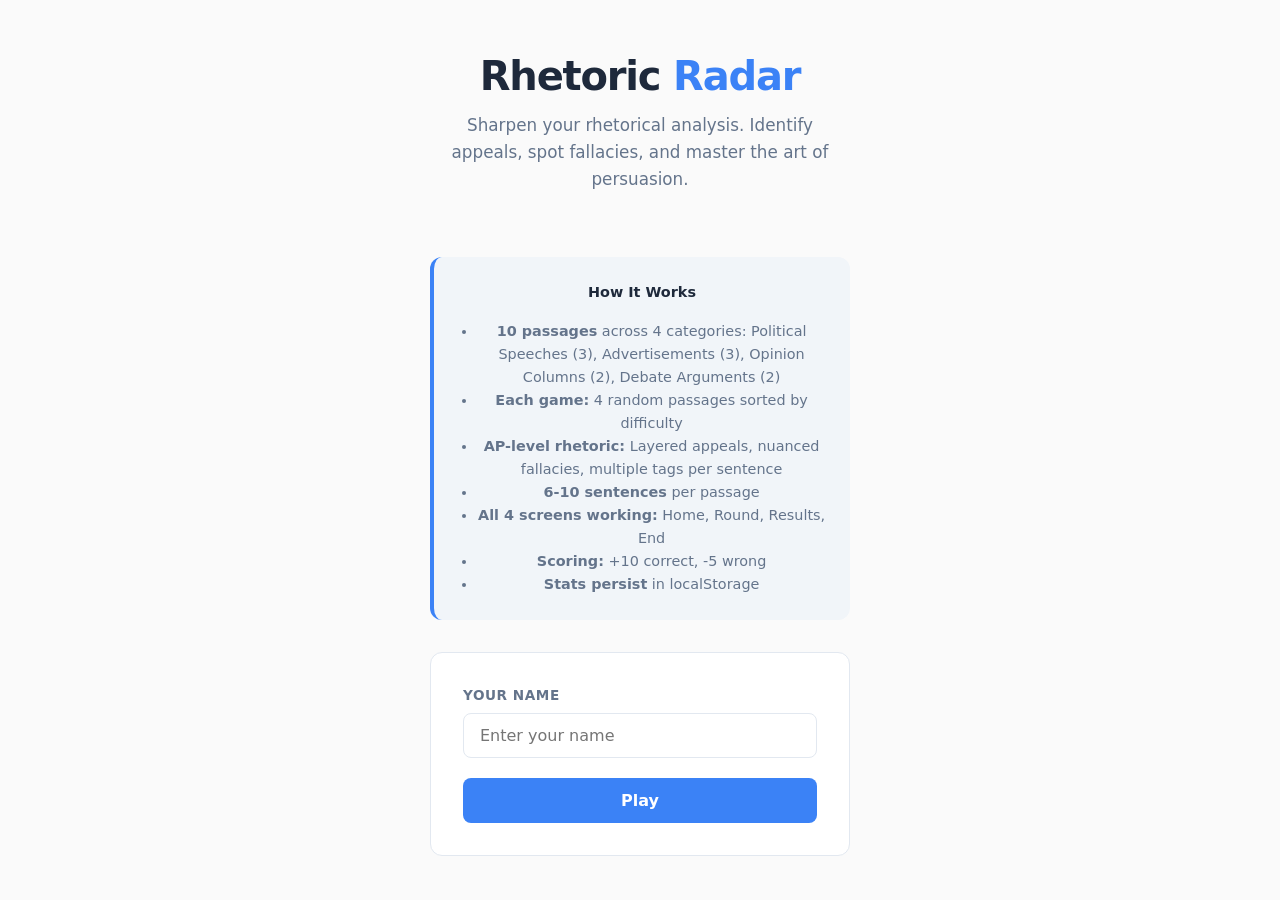
==== RhetoricRadar.html @ ca8a368e "Update RhetoricRadar.html" ====
<!DOCTYPE html>
<html lang="en">
<head>
<meta charset="UTF-8">
<meta name="viewport" content="width=device-width, initial-scale=1.0">
<title>Rhetoric Radar</title>
<style>
*, *::before, *::after { box-sizing: border-box; margin: 0; padding: 0; }

:root {
  --ethos: #3B82F6;
  --pathos: #F59E0B;
  --logos: #10B981;
  --fallacy: #EF4444;
  --bg: #FAFAFA;
  --surface: #FFFFFF;
  --text: #1E293B;
  --text-secondary: #64748B;
  --border: #E2E8F0;
  --radius: 12px;
}

body {
  font-family: -apple-system, BlinkMacSystemFont, 'Segoe UI', system-ui, sans-serif;
  background: var(--bg);
  color: var(--text);
  line-height: 1.6;
  min-height: 100vh;
}

.screen { display: none; min-height: 100vh; }
.screen.active { display: flex; flex-direction: column; }

/* ── HOME ── */
#home {
  align-items: center;
  justify-content: center;
  padding: 2rem;
  text-align: center;
}

.logo {
  font-size: 2.5rem;
  font-weight: 800;
  letter-spacing: -0.03em;
  margin-bottom: 0.25rem;
}

.logo-accent { color: var(--ethos); }

.subtitle {
  color: var(--text-secondary);
  font-size: 1.05rem;
  margin-bottom: 2.5rem;
  max-width: 400px;
}

.home-card {
  background: var(--surface);
  border: 1px solid var(--border);
  border-radius: var(--radius);
  padding: 2rem;
  width: 100%;
  max-width: 420px;
}

.input-group { margin-bottom: 1.25rem; text-align: left; }

.input-group label {
  display: block;
  font-size: 0.85rem;
  font-weight: 600;
  color: var(--text-secondary);
  margin-bottom: 0.4rem;
  text-transform: uppercase;
  letter-spacing: 0.04em;
}

.input-group input {
  width: 100%;
  padding: 0.75rem 1rem;
  border: 1.5px solid var(--border);
  border-radius: 8px;
  font-size: 1rem;
  font-family: inherit;
  transition: border-color 0.2s;
}

.input-group input:focus {
  outline: none;
  border-color: var(--ethos);
}

.btn {
  display: inline-flex;
  align-items: center;
  justify-content: center;
  gap: 0.5rem;
  padding: 0.8rem 2rem;
  border: none;
  border-radius: 8px;
  font-size: 1rem;
  font-weight: 600;
  font-family: inherit;
  cursor: pointer;
  transition: transform 0.1s, opacity 0.2s;
}

.btn:active { transform: scale(0.97); }

.btn-primary {
  background: var(--ethos);
  color: #fff;
  width: 100%;
}

.btn-primary:hover { opacity: 0.9; }

.btn-secondary {
  background: var(--border);
  color: var(--text);
}

.btn-secondary:hover { background: #CBD5E1; }

.stats-preview {
  margin-top: 1.5rem;
  padding-top: 1.25rem;
  border-top: 1px solid var(--border);
  text-align: left;
}

.stats-preview h3 {
  font-size: 0.8rem;
  text-transform: uppercase;
  letter-spacing: 0.05em;
  color: var(--text-secondary);
  margin-bottom: 0.75rem;
}

.stat-row {
  display: flex;
  justify-content: space-between;
  padding: 0.35rem 0;
  font-size: 0.95rem;
}

.stat-label { color: var(--text-secondary); }
.stat-value { font-weight: 600; }

.appeal-bars { margin-top: 1rem; }

.appeal-bar-row {
  display: flex;
  align-items: center;
  gap: 0.75rem;
  margin-bottom: 0.5rem;
  font-size: 0.85rem;
}

.appeal-bar-label {
  width: 60px;
  font-weight: 600;
  text-align: right;
}

.appeal-bar-track {
  flex: 1;
  height: 8px;
  background: var(--border);
  border-radius: 4px;
  overflow: hidden;
}

.appeal-bar-fill {
  height: 100%;
  border-radius: 4px;
  transition: width 0.5s ease;
}

.appeal-bar-pct {
  width: 36px;
  font-size: 0.8rem;
  color: var(--text-secondary);
}

/* ── ROUND ── */
#round {
  padding: 0;
}

.round-header {
  position: sticky;
  top: 0;
  z-index: 10;
  background: var(--surface);
  border-bottom: 1px solid var(--border);
  padding: 1rem 1.5rem;
  display: flex;
  align-items: center;
  justify-content: space-between;
}

.round-info {
  display: flex;
  align-items: center;
  gap: 1rem;
}

.round-badge {
  background: var(--ethos);
  color: #fff;
  font-size: 0.8rem;
  font-weight: 700;
  padding: 0.3rem 0.75rem;
  border-radius: 20px;
}

.round-title {
  font-size: 0.95rem;
  font-weight: 600;
}

.round-score {
  font-size: 0.9rem;
  color: var(--text-secondary);
  font-weight: 600;
}

.passage-container {
  max-width: 720px;
  margin: 0 auto;
  padding: 2rem 1.5rem 8rem;
}

.passage-meta {
  margin-bottom: 1.5rem;
}

.passage-source {
  font-size: 0.85rem;
  color: var(--text-secondary);
  font-style: italic;
  margin-bottom: 0.5rem;
}

.passage-instructions {
  font-size: 0.85rem;
  color: var(--text-secondary);
  background: #F1F5F9;
  padding: 0.75rem 1rem;
  border-radius: 8px;
  line-height: 1.5;
}

.passage-text {
  font-size: 1.1rem;
  line-height: 1.85;
  color: var(--text);
}

.sentence {
  cursor: pointer;
  padding: 2px 1px;
  border-radius: 3px;
  transition: background 0.15s;
  position: relative;
  border-bottom: 3px solid transparent;
}

.sentence:hover {
  background: #F1F5F9;
}

.sentence.tagged {
  background: rgba(59, 130, 246, 0.04);
}

.tag-indicators {
  display: inline-flex;
  gap: 2px;
  margin-left: 3px;
  vertical-align: middle;
}

.tag-dot {
  display: inline-block;
  width: 8px;
  height: 8px;
  border-radius: 50%;
}

/* Tag picker popup */
.tag-picker {
  position: fixed;
  z-index: 100;
  background: var(--surface);
  border: 1px solid var(--border);
  border-radius: var(--radius);
  box-shadow: 0 8px 30px rgba(0,0,0,0.12);
  padding: 0.5rem;
  display: none;
}

.tag-picker.visible { display: block; }

.tag-picker-title {
  font-size: 0.75rem;
  text-transform: uppercase;
  letter-spacing: 0.05em;
  color: var(--text-secondary);
  padding: 0.4rem 0.75rem 0.25rem;
  font-weight: 600;
}

.tag-option {
  display: flex;
  align-items: center;
  gap: 0.6rem;
  padding: 0.6rem 0.75rem;
  border: none;
  background: none;
  width: 100%;
  cursor: pointer;
  border-radius: 6px;
  font-size: 0.92rem;
  font-family: inherit;
  color: var(--text);
  transition: background 0.1s;
}

.tag-option:hover { background: #F1F5F9; }

.tag-option.selected { font-weight: 700; }

.tag-color {
  width: 12px;
  height: 12px;
  border-radius: 3px;
}

.tag-check {
  margin-left: auto;
  font-size: 0.85rem;
}

.submit-bar {
  position: fixed;
  bottom: 0;
  left: 0;
  right: 0;
  background: var(--surface);
  border-top: 1px solid var(--border);
  padding: 1rem 1.5rem;
  display: flex;
  align-items: center;
  justify-content: center;
  gap: 1rem;
  z-index: 10;
}

.tag-summary {
  display: flex;
  gap: 0.75rem;
  font-size: 0.85rem;
  color: var(--text-secondary);
}

.tag-count-chip {
  display: flex;
  align-items: center;
  gap: 0.3rem;
}

.tag-count-dot {
  width: 8px;
  height: 8px;
  border-radius: 50%;
  display: inline-block;
}

.btn-submit {
  background: var(--ethos);
  color: #fff;
  padding: 0.7rem 2rem;
}

/* ── RESULTS ── */
#results {
  padding: 0;
}

.results-header {
  background: var(--surface);
  border-bottom: 1px solid var(--border);
  padding: 1.5rem;
  text-align: center;
}

.results-score {
  font-size: 2rem;
  font-weight: 800;
}

.results-breakdown {
  display: flex;
  justify-content: center;
  gap: 1.5rem;
  margin-top: 0.5rem;
  font-size: 0.9rem;
}

.rb-correct { color: var(--logos); font-weight: 600; }
.rb-wrong { color: var(--fallacy); font-weight: 600; }
.rb-missed { color: var(--text-secondary); font-weight: 600; }

.results-passage {
  max-width: 720px;
  margin: 0 auto;
  padding: 2rem 1.5rem 6rem;
}

.result-sentence {
  padding: 2px 1px;
  border-radius: 3px;
  position: relative;
}

.result-tags {
  display: inline;
  margin-left: 4px;
}

.result-tag {
  display: inline-block;
  font-size: 0.7rem;
  font-weight: 700;
  padding: 1px 6px;
  border-radius: 4px;
  margin: 0 1px;
  vertical-align: middle;
}

.result-tag.correct {
  background: rgba(16, 185, 129, 0.15);
  color: #047857;
}

.result-tag.wrong {
  background: rgba(239, 68, 68, 0.15);
  color: #B91C1C;
  text-decoration: line-through;
}

.result-tag.missed {
  background: rgba(100, 116, 139, 0.12);
  color: #475569;
  border: 1px dashed #94A3B8;
}

.results-footer {
  position: fixed;
  bottom: 0;
  left: 0;
  right: 0;
  background: var(--surface);
  border-top: 1px solid var(--border);
  padding: 1rem 1.5rem;
  display: flex;
  justify-content: center;
}

.btn-next {
  background: var(--ethos);
  color: #fff;
  padding: 0.7rem 2.5rem;
}

/* ── END ── */
#end {
  align-items: center;
  justify-content: center;
  padding: 2rem;
  text-align: center;
}

.end-card {
  background: var(--surface);
  border: 1px solid var(--border);
  border-radius: var(--radius);
  padding: 2.5rem 2rem;
  max-width: 480px;
  width: 100%;
}

.end-title {
  font-size: 1.8rem;
  font-weight: 800;
  margin-bottom: 0.25rem;
}

.end-subtitle {
  color: var(--text-secondary);
  margin-bottom: 2rem;
}

.end-stats {
  display: grid;
  grid-template-columns: 1fr 1fr;
  gap: 1rem;
  margin-bottom: 2rem;
}

.end-stat {
  background: #F8FAFC;
  border-radius: 8px;
  padding: 1rem;
}

.end-stat-value {
  font-size: 1.6rem;
  font-weight: 800;
}

.end-stat-label {
  font-size: 0.8rem;
  color: var(--text-secondary);
  text-transform: uppercase;
  letter-spacing: 0.03em;
}

.end-appeal-breakdown {
  text-align: left;
  margin-bottom: 2rem;
}

.end-appeal-breakdown h3 {
  font-size: 0.8rem;
  text-transform: uppercase;
  letter-spacing: 0.05em;
  color: var(--text-secondary);
  margin-bottom: 1rem;
}

.end-appeal-row {
  display: flex;
  align-items: center;
  gap: 0.75rem;
  margin-bottom: 0.6rem;
}

.end-appeal-label {
  width: 70px;
  font-weight: 600;
  font-size: 0.9rem;
}

.end-appeal-bar {
  flex: 1;
  height: 10px;
  background: var(--border);
  border-radius: 5px;
  overflow: hidden;
}

.end-appeal-fill {
  height: 100%;
  border-radius: 5px;
}

.end-appeal-pct {
  width: 40px;
  font-size: 0.85rem;
  font-weight: 600;
  text-align: right;
}

.end-insight {
  background: #F1F5F9;
  border-radius: 8px;
  padding: 1rem;
  font-size: 0.92rem;
  margin-bottom: 1.5rem;
  text-align: left;
  line-height: 1.5;
}

.end-insight strong { color: var(--ethos); }

.end-highscore {
  color: var(--logos);
  font-weight: 700;
  font-size: 0.95rem;
  margin-bottom: 1.5rem;
}

.btn-replay {
  background: var(--ethos);
  color: #fff;
  padding: 0.8rem 2.5rem;
}

/* ── LEGEND ── */
.legend {
  display: flex;
  gap: 1rem;
  flex-wrap: wrap;
  margin-top: 1rem;
  font-size: 0.82rem;
}

.legend-item {
  display: flex;
  align-items: center;
  gap: 0.35rem;
}

.legend-dot {
  width: 10px;
  height: 10px;
  border-radius: 3px;
}

/* ── MOBILE ── */
@media (max-width: 600px) {
  .passage-text { font-size: 1rem; line-height: 1.75; }
  .passage-container { padding: 1.25rem 1rem 7rem; }
  .round-header { padding: 0.75rem 1rem; }
  .tag-summary { display: none; }
  .logo { font-size: 2rem; }
  .end-stats { grid-template-columns: 1fr 1fr; gap: 0.75rem; }
  .end-stat-value { font-size: 1.3rem; }
}
</style>
</head>
<body>

<!-- HOME SCREEN -->
<div id="home" class="screen active">
  <div class="logo">Rhetoric <span class="logo-accent">Radar</span></div>
  <p class="subtitle">Sharpen your rhetorical analysis. Identify appeals, spot fallacies, and master the art of persuasion.</p>
  <div class="instructions-section" style="max-width: 420px; margin: 1.5rem auto 2rem; background: #F1F5F9; padding: 1.5rem; border-radius: 12px; border-left: 4px solid var(--ethos);">
  <h3 style="font-size: 0.9rem; font-weight: 700; color: var(--text); margin-bottom: 1rem;">How It Works</h3>
  <ul style="font-size: 0.9rem; color: var(--text-secondary); line-height: 1.6; margin-left: 1.2rem;">
    <li><strong>10 passages</strong> across 4 categories: Political Speeches (3), Advertisements (3), Opinion Columns (2), Debate Arguments (2)</li>
    <li><strong>Each game:</strong> 4 random passages sorted by difficulty</li>
    <li><strong>AP-level rhetoric:</strong> Layered appeals, nuanced fallacies, multiple tags per sentence</li>
    <li><strong>6-10 sentences</strong> per passage</li>
    <li><strong>All 4 screens working:</strong> Home, Round, Results, End</li>
    <li><strong>Scoring:</strong> +10 correct, -5 wrong</li>
    <li><strong>Stats persist</strong> in localStorage</li>
  </ul>
</div>
  <div class="home-card">
    <div class="input-group">
      <label for="nameInput">Your Name</label>
      <input type="text" id="nameInput" placeholder="Enter your name" autocomplete="off">
    </div>
    <button class="btn btn-primary" onclick="startGame()">Play</button>
    <div id="statsPreview" class="stats-preview" style="display:none">
      <h3>Your Stats</h3>
      <div class="stat-row">
        <span class="stat-label">High Score</span>
        <span class="stat-value" id="homeHighScore">0</span>
      </div>
      <div class="stat-row">
        <span class="stat-label">Games Played</span>
        <span class="stat-value" id="homeGamesPlayed">0</span>
      </div>
      <div class="appeal-bars" id="homeAppealBars"></div>
    </div>
  </div>
</div>

<!-- ROUND SCREEN -->
<div id="round" class="screen">
  <div class="round-header">
    <div class="round-info">
      <span class="round-badge" id="roundBadge">Round 1</span>
      <span class="round-title" id="roundTitle"></span>
    </div>
    <span class="round-score" id="roundScore">Score: 0</span>
  </div>
  <div class="passage-container">
    <div class="passage-meta">
      <div class="passage-source" id="passageSource"></div>
      <div class="passage-instructions">Click any sentence to tag it as <strong>Ethos</strong>, <strong>Pathos</strong>, <strong>Logos</strong>, or <strong>Logical Fallacy</strong>. A sentence can have multiple tags. Tag every sentence you think contains a rhetorical device, then submit.</div>
    </div>
    <div class="passage-text" id="passageText"></div>
    <div class="legend">
      <span class="legend-item"><span class="legend-dot" style="background:var(--ethos)"></span> Ethos</span>
      <span class="legend-item"><span class="legend-dot" style="background:var(--pathos)"></span> Pathos</span>
      <span class="legend-item"><span class="legend-dot" style="background:var(--logos)"></span> Logos</span>
      <span class="legend-item"><span class="legend-dot" style="background:var(--fallacy)"></span> Fallacy</span>
    </div>
  </div>
  <div class="submit-bar">
    <div class="tag-summary" id="tagSummary"></div>
    <button class="btn btn-submit" onclick="submitRound()">Submit Analysis</button>
  </div>
  <div class="tag-picker" id="tagPicker">
    <div class="tag-picker-title">Tag this sentence</div>
    <button class="tag-option" data-tag="ethos" onclick="toggleTag('ethos')">
      <span class="tag-color" style="background:var(--ethos)"></span> Ethos
      <span class="tag-check"></span>
    </button>
    <button class="tag-option" data-tag="pathos" onclick="toggleTag('pathos')">
      <span class="tag-color" style="background:var(--pathos)"></span> Pathos
      <span class="tag-check"></span>
    </button>
    <button class="tag-option" data-tag="logos" onclick="toggleTag('logos')">
      <span class="tag-color" style="background:var(--logos)"></span> Logos
      <span class="tag-check"></span>
    </button>
    <button class="tag-option" data-tag="fallacy" onclick="toggleTag('fallacy')">
      <span class="tag-color" style="background:var(--fallacy)"></span> Logical Fallacy
      <span class="tag-check"></span>
    </button>
  </div>
</div>

<!-- RESULTS SCREEN -->
<div id="results" class="screen">
  <div class="results-header">
    <div class="results-score" id="resultsScore">+0 pts</div>
    <div class="results-breakdown" id="resultsBreakdown"></div>
  </div>
  <div class="results-passage">
    <div class="passage-source" id="resultsSource" style="margin-bottom:1rem"></div>
    <div class="passage-text" id="resultsText"></div>
    <div class="legend" style="margin-bottom:1rem">
      <span class="legend-item"><span class="legend-dot" style="background:var(--logos)"></span> Correct</span>
      <span class="legend-item"><span class="legend-dot" style="background:var(--fallacy)"></span> Wrong</span>
      <span class="legend-item"><span class="legend-dot" style="background:#94A3B8"></span> Missed</span>
    </div>
  </div>
  <div class="results-footer">
    <button class="btn btn-next" id="nextRoundBtn" onclick="nextRound()">Next Round</button>
  </div>
</div>

<!-- END SCREEN -->
<div id="end" class="screen">
  <div class="end-card">
    <div class="end-title">Analysis Complete</div>
    <div class="end-subtitle" id="endSubtitle"></div>
    <div class="end-stats">
      <div class="end-stat">
        <div class="end-stat-value" id="endTotalScore">0</div>
        <div class="end-stat-label">Total Score</div>
      </div>
      <div class="end-stat">
        <div class="end-stat-value" id="endAccuracy">0%</div>
        <div class="end-stat-label">Accuracy</div>
      </div>
      <div class="end-stat">
        <div class="end-stat-value" id="endCorrect">0</div>
        <div class="end-stat-label">Correct Tags</div>
      </div>
      <div class="end-stat">
        <div class="end-stat-value" id="endRounds">4</div>
        <div class="end-stat-label">Rounds</div>
      </div>
    </div>
    <div class="end-appeal-breakdown" id="endAppealBreakdown">
      <h3>Accuracy by Appeal Type</h3>
    </div>
    <div class="end-insight" id="endInsight"></div>
    <div class="end-highscore" id="endHighScore" style="display:none">New High Score!</div>
    <button class="btn btn-replay" onclick="replayGame()">Play Again</button>
  </div>
</div>

<script>
// ── PASSAGE DATA ──
const PASSAGES = [
  // ── POLITICAL SPEECHES ──
  {
    id: "speech1",
    title: "Campaign Rally Address",
    source: "Excerpt from a gubernatorial campaign speech, 2024",
    difficulty: 1,
    category: "speech",
    sentences: [
      { text: "As a veteran of twenty years in public service and a former prosecutor who put corrupt officials behind bars, I understand the weight of the office I'm seeking.", tags: ["ethos"] },
      { text: "Every night, families in this state sit around kitchen tables wondering whether they can afford groceries next week — mothers skipping meals so their children can eat.", tags: ["pathos"] },
      { text: "State spending on education has dropped 14 percent in real dollars over the past decade, while administrative overhead has increased by 23 percent.", tags: ["logos"] },
      { text: "My opponent claims to care about schools, but she sends her own children to a private academy — how can she possibly understand public education?", tags: ["fallacy"] },
      { text: "When I served as district attorney, we recovered $4.2 million in misused public funds and redirected every cent to underfunded school districts.", tags: ["ethos", "logos"] },
      { text: "I've walked through classrooms where children share textbooks that are older than they are, and I've looked into the eyes of teachers who buy supplies with their own paychecks.", tags: ["pathos", "ethos"] },
      { text: "If we don't act now, within five years we will have an entire generation unprepared for the modern workforce, and our economy will collapse under the weight of an unskilled labor pool.", tags: ["logos", "fallacy"] },
      { text: "The choice is simple: invest in our future or abandon it.", tags: ["fallacy"] },
      { text: "Together, we rebuilt this district from the ground up once before, and I give you my word — we will do it again.", tags: ["ethos", "pathos"] }
    ]
  },
  {
    id: "speech2",
    title: "Congressional Floor Remarks on Healthcare",
    source: "Adapted from congressional remarks on healthcare policy, 2025",
    difficulty: 2,
    category: "speech",
    sentences: [
      { text: "I rise today not as a partisan but as a physician who spent seventeen years in emergency medicine, treating patients who delayed care because they couldn't afford it.", tags: ["ethos", "pathos"] },
      { text: "Last year alone, 68,000 Americans died from conditions that are fully treatable when caught early — a mortality rate three times higher than in comparable nations.", tags: ["logos"] },
      { text: "I held the hand of a woman named Maria as she learned that her treatable cancer had become terminal because she had rationed her diagnostic visits to save money.", tags: ["pathos"] },
      { text: "Those who oppose this bill want you to believe that expanding coverage means sacrificing quality, but the data from every industrialized nation contradicts that claim.", tags: ["fallacy", "logos"] },
      { text: "The nonpartisan Congressional Budget Office projects that this legislation would reduce emergency room spending by $12 billion annually while extending coverage to 8 million uninsured adults.", tags: ["logos"] },
      { text: "As someone who has sworn a Hippocratic oath, I cannot in good conscience stand by while a fixable system continues to fail the people who trust us to protect them.", tags: ["ethos", "pathos"] },
      { text: "Every major medical association in this country — the AMA, the ANA, the AHA — has endorsed this framework because the evidence is overwhelming.", tags: ["ethos", "logos"] },
      { text: "If we reject this bill, we are telling Maria and millions like her that their lives are simply not worth the investment.", tags: ["pathos", "fallacy"] }
    ]
  },
  // ── ADVERTISEMENTS / MARKETING ──
  {
    id: "ad1",
    title: "Electric Vehicle Launch Campaign",
    source: "Marketing copy for Volta Motors EV launch, 2025",
    difficulty: 1,
    category: "advertisement",
    sentences: [
      { text: "Engineered by the team that designed propulsion systems for NASA's Mars missions, the Volta Aeon represents a new chapter in automotive engineering.", tags: ["ethos"] },
      { text: "Imagine pulling into your driveway after a long day, the cabin silent except for the sound of your favorite song, knowing you haven't burned a single drop of fuel.", tags: ["pathos"] },
      { text: "With a 487-mile range on a single charge and 0-to-60 acceleration in 2.8 seconds, the Aeon outperforms every gasoline sedan in its class by measurable margins.", tags: ["logos"] },
      { text: "Every other automaker is playing catch-up — choosing any competitor is choosing yesterday's technology.", tags: ["fallacy"] },
      { text: "Over 120,000 families have already pre-ordered, joining a movement that's bigger than any single car company.", tags: ["ethos", "pathos"] },
      { text: "Independent testing by Consumer Reports awarded the Aeon a 97 out of 100, the highest score ever given to a production vehicle.", tags: ["logos", "ethos"] },
      { text: "You wouldn't feed your children processed food from 1990 — so why would you trust their lungs to an engine designed in the same era?", tags: ["pathos", "fallacy"] },
      { text: "The average Aeon owner saves $3,200 per year on fuel and maintenance costs compared to a equivalent gasoline vehicle, based on EPA estimates and manufacturer service records.", tags: ["logos"] }
    ]
  },
  {
    id: "ad2",
    title: "Mental Health App Campaign",
    source: "Brand campaign for Stillpoint wellness app, 2025",
    difficulty: 2,
    category: "advertisement",
    sentences: [
      { text: "Developed in partnership with clinical psychologists from Johns Hopkins and Stanford, Stillpoint brings evidence-based therapy techniques to your phone.", tags: ["ethos"] },
      { text: "You know that hollow feeling at 2 a.m. when the world is asleep but your mind refuses to stop — the racing thoughts, the tightness in your chest, the loneliness of it.", tags: ["pathos"] },
      { text: "In a randomized controlled trial of 4,300 participants, users who completed Stillpoint's 8-week program reported a 41 percent reduction in generalized anxiety symptoms.", tags: ["logos"] },
      { text: "People who don't invest in their mental health now will inevitably face a complete breakdown later — it's only a matter of time.", tags: ["fallacy", "pathos"] },
      { text: "Traditional therapy costs an average of $150 per session; Stillpoint delivers comparable guided interventions for less than $1 per day.", tags: ["logos"] },
      { text: "Over three million people have already taken the first step — their courage is proof that asking for help is not weakness but wisdom.", tags: ["pathos", "ethos"] },
      { text: "Dr. Amara Chen, former president of the American Psychological Association, calls Stillpoint 'the most significant democratization of mental healthcare in a generation.'", tags: ["ethos"] },
      { text: "Every minute you wait is another minute spent suffering unnecessarily — download Stillpoint today and feel the difference by tonight.", tags: ["pathos", "fallacy"] }
    ]
  },
  // ── OPINION COLUMNS ──
  {
    id: "opinion1",
    title: "Op-Ed: The Case Against Social Media in Schools",
    source: "Opinion column, The Atlantic, 2025",
    difficulty: 2,
    category: "opinion",
    sentences: [
      { text: "As a high school principal for fifteen years and the parent of three teenagers, I've watched social media transform adolescence from the front lines.", tags: ["ethos"] },
      { text: "Teen depression rates have risen 63 percent since 2010, a trajectory that precisely mirrors the adoption curve of smartphone-based social platforms.", tags: ["logos"] },
      { text: "I've sat across from a fourteen-year-old girl who carved words from anonymous posts into her own skin because she believed every syllable, and that conversation will haunt me for the rest of my life.", tags: ["pathos"] },
      { text: "Critics will argue that technology is neutral, but a tool specifically engineered to exploit dopamine responses and maximize engagement time is no more neutral than a slot machine.", tags: ["logos", "fallacy"] },
      { text: "Meta's own internal research, leaked by a whistleblower in 2021, concluded that Instagram makes body image issues worse for one in three teenage girls — their words, not mine.", tags: ["logos", "ethos"] },
      { text: "Anyone who opposes a school phone ban is essentially saying they value Silicon Valley profits over children's wellbeing.", tags: ["fallacy"] },
      { text: "Schools in France, the Netherlands, and Australia have implemented device restrictions and seen measurable improvements in attention spans, test scores, and reported student happiness.", tags: ["logos"] },
      { text: "We wouldn't allow a corporation to set up a casino in the school cafeteria, yet we let algorithms with the same addictive architecture occupy every waking moment of our students' attention.", tags: ["pathos", "logos"] },
      { text: "The question isn't whether we can afford to restrict phones in schools — it's whether we can afford not to, before we lose another generation to the scroll.", tags: ["pathos", "fallacy"] }
    ]
  },
  {
    id: "opinion2",
    title: "Op-Ed: Why AI Regulation Will Backfire",
    source: "Opinion column, Wired, 2025",
    difficulty: 3,
    category: "opinion",
    sentences: [
      { text: "I've spent two decades building AI systems at three of the world's leading research labs, and I can tell you with certainty: the current regulatory proposals fundamentally misunderstand how this technology works.", tags: ["ethos"] },
      { text: "The EU's AI Act has already caused fourteen startups to relocate outside Europe, taking with them over $2 billion in projected economic output and roughly 3,000 high-skill jobs.", tags: ["logos"] },
      { text: "Regulating AI now is like trying to write traffic laws in 1905 — you'll end up banning left turns instead of requiring seatbelts.", tags: ["pathos", "fallacy"] },
      { text: "Every previous wave of transformative technology — electricity, aviation, the internet — produced its greatest societal benefits only after regulators stepped back and allowed experimentation.", tags: ["logos", "fallacy"] },
      { text: "The researchers I work with are not reckless disruptors; they are people who chose modest academic salaries over tech fortunes because they believe in building AI that serves humanity.", tags: ["ethos", "pathos"] },
      { text: "China is investing $15 billion annually in unrestricted AI development; if we hamstring our own researchers with compliance paperwork, we are handing technological supremacy to an authoritarian regime.", tags: ["logos", "fallacy"] },
      { text: "Those who support heavy regulation have never built a model, never debugged a training run at 3 a.m., and never had to explain to a patient that an AI-detected tumor saved their life.", tags: ["fallacy", "pathos"] },
      { text: "A study from MIT's Computer Science and Artificial Intelligence Laboratory found that AI diagnostic tools reduced misdiagnosis rates by 34 percent across twelve hospital systems.", tags: ["logos"] },
      { text: "We should absolutely establish ethical guardrails, but the current proposals amount to locking the lab door and pretending the science will wait — it won't, and the cost of hesitation is measured in lives.", tags: ["pathos", "logos"] }
    ]
  },
  // ── DEBATE / ACADEMIC ARGUMENTS ──
  {
    id: "debate1",
    title: "Policy Debate: Universal Basic Income",
    source: "Adapted from a university policy debate final, 2025",
    difficulty: 3,
    category: "debate",
    sentences: [
      { text: "As economics faculty who have collectively published over two hundred peer-reviewed studies on welfare systems, our research team has spent four years modeling UBI outcomes across diverse economies.", tags: ["ethos"] },
      { text: "The Stockton Economic Empowerment Demonstration gave 125 residents $500 per month for two years; full-time employment among recipients rose 12 percentage points compared to the control group.", tags: ["logos"] },
      { text: "Without UBI, automation will create a permanent underclass of displaced workers with no path to retraining and no safety net — we will witness the unraveling of the social contract within a decade.", tags: ["pathos", "fallacy"] },
      { text: "Finland's two-year basic income experiment found that recipients reported significantly higher life satisfaction and trust in institutions, with no statistically significant decrease in employment.", tags: ["logos"] },
      { text: "Opponents claim UBI will make people lazy, but this argument reduces complex human motivation to a cartoon — centuries of economic research demonstrate that people seek purpose, status, and social connection beyond mere survival.", tags: ["fallacy", "logos"] },
      { text: "Consider the single mother working two jobs who still can't afford after-school care — her children come home to an empty apartment every day, and her exhaustion compounds across generations.", tags: ["pathos"] },
      { text: "A UBI set at the federal poverty line of $15,060 per adult would cost approximately $3.8 trillion annually, but when offset by consolidating existing welfare programs and projected economic stimulus effects, net additional spending falls to roughly $1.4 trillion.", tags: ["logos"] },
      { text: "Every dollar invested in poverty reduction returns between $7 and $12 in reduced healthcare costs, lower incarceration rates, and increased tax revenue, according to a meta-analysis of forty-six longitudinal studies.", tags: ["logos"] },
      { text: "If we can find $850 billion annually for defense spending, the claim that we 'can't afford' to ensure no citizen lives in poverty is not an economic argument — it is a moral one.", tags: ["pathos", "logos", "fallacy"] }
    ]
  },
  {
    id: "debate2",
    title: "Academic Debate: Abolishing Standardized Testing",
    source: "Adapted from a national forensics tournament semifinal, 2025",
    difficulty: 3,
    category: "debate",
    sentences: [
      { text: "Having served on the College Board's own equity review committee and having analyzed testing data from over 1,200 school districts, I bring both institutional knowledge and statistical rigor to this argument.", tags: ["ethos"] },
      { text: "SAT scores correlate more strongly with family income — at r = 0.42 — than with any measure of academic aptitude, and this correlation has strengthened, not weakened, over the past twenty years despite repeated test redesigns.", tags: ["logos"] },
      { text: "Behind every percentile ranking is a seventeen-year-old whose future is being compressed into a four-hour window — a student who might be brilliant in a lab, transformative in a classroom discussion, but paralyzed by the artificial pressure of a timed bubble sheet.", tags: ["pathos"] },
      { text: "Defenders of the SAT say it provides an 'objective standard,' but any instrument that systematically advantages students who can afford $200-per-hour tutoring is measuring wealth, not merit.", tags: ["logos", "fallacy"] },
      { text: "The University of California system, encompassing nine research universities and 280,000 students, went test-optional and found that high school GPA alone predicted college success more accurately than any combination of GPA and test scores.", tags: ["logos", "ethos"] },
      { text: "Those who want to keep standardized tests are simply protecting a $1.7 billion testing industry that profits from student anxiety.", tags: ["fallacy"] },
      { text: "A longitudinal study tracking 55,000 students across thirty universities found zero statistically significant difference in graduation rates or GPA between students admitted with and without test scores.", tags: ["logos"] },
      { text: "When we reduce a student's worth to a number, we teach them that conformity is more valuable than creativity, that speed matters more than depth, and that their unique gifts are irrelevant unless they fit inside a Scantron oval.", tags: ["pathos"] },
      { text: "If standardized tests truly measured potential, the demographics of elite universities would mirror the demographics of the nation — they do not, and the gap is widening.", tags: ["logos", "fallacy"] }
    ]
  },
  {
    id: "ad3",
    title: "Public Service Announcement: Climate Action",
    source: "National environmental coalition PSA, 2025",
    difficulty: 2,
    category: "advertisement",
    sentences: [
      { text: "This message is endorsed by the National Oceanic and Atmospheric Administration, NASA's Goddard Institute, and over 15,000 climate scientists who have signed the World Scientists' Warning to Humanity.", tags: ["ethos"] },
      { text: "Your grandchildren will not ask what political party you belonged to — they will ask what you did when you still had time to act.", tags: ["pathos"] },
      { text: "Global average temperatures have risen 1.2°C since pre-industrial levels, and current emission trajectories project a 2.7°C increase by 2100, which would trigger irreversible feedback loops in polar ice systems.", tags: ["logos"] },
      { text: "Switching to renewable energy would create 24 million new jobs globally by 2030 while eliminating 6 million fossil fuel positions, resulting in a net gain of 18 million jobs, according to the International Renewable Energy Agency.", tags: ["logos"] },
      { text: "People who refuse to change their habits are personally responsible for the droughts, wildfires, and hurricanes devastating communities right now.", tags: ["fallacy", "pathos"] },
      { text: "In Miami, homeowners are already watching the ocean swallow their front yards — not in some distant future, but this year, during king tides that now flood streets that were dry five years ago.", tags: ["pathos", "logos"] },
      { text: "Every nation that has invested heavily in green infrastructure — Denmark, Costa Rica, Scotland — has seen economic growth accelerate, not stall.", tags: ["logos"] },
      { text: "Either we transition to clean energy within this decade, or we accept a future of permanent ecological collapse — there is no middle path.", tags: ["fallacy"] }
    ]
  },
  {
    id: "speech3",
    title: "Commencement Address at a Historically Black University",
    source: "Adapted from a 2025 HBCU commencement address",
    difficulty: 2,
    category: "speech",
    sentences: [
      { text: "I stand before you today as the granddaughter of sharecroppers who could not read, the daughter of a factory worker who never missed a shift, and a woman who earned her doctorate from this very institution thirty years ago.", tags: ["ethos", "pathos"] },
      { text: "This university has produced more Black physicians, engineers, and educators than any Ivy League school — that is not sentiment, that is a fact documented by the National Science Foundation.", tags: ["logos", "ethos"] },
      { text: "The world will try to reduce you to a statistic, a demographic checkbox, a line item in someone else's diversity report — and you must refuse that reduction with every fiber of your being.", tags: ["pathos"] },
      { text: "Graduates of HBCUs earn 56 percent more over their lifetimes than Black students from comparable predominantly white institutions, when controlling for socioeconomic background and field of study.", tags: ["logos"] },
      { text: "Anyone who questions the relevance of these institutions in 2025 is either ignorant of the data or indifferent to the communities they serve.", tags: ["fallacy", "ethos"] },
      { text: "You carry with you not just a degree but the accumulated sacrifice of generations who were denied the education you have earned — their dreams live in your diplomas.", tags: ["pathos"] },
      { text: "I built my first company with $800, a library card, and the network of mentors this campus gave me — and today that company employs 2,400 people in twelve states.", tags: ["ethos", "logos"] },
      { text: "The path forward requires both the rigorous training you've received here and the moral courage to use it in service of something larger than your own ambition.", tags: ["pathos", "ethos"] }
    ]
  }
];

// ── GAME STATE ──
let state = {
  playerName: "",
  currentRound: 0,
  totalScore: 0,
  totalCorrect: 0,
  totalWrong: 0,
  totalMissed: 0,
  roundPassages: [],
  playerTags: {},
  sessionAppealStats: { ethos: {c:0,t:0}, pathos: {c:0,t:0}, logos: {c:0,t:0}, fallacy: {c:0,t:0} },
  selectedSentenceIdx: null
};

// ── STORAGE ──
function loadStats() {
  try {
    return JSON.parse(localStorage.getItem("rhetoricRadar_stats")) || null;
  } catch { return null; }
}

function saveStats(stats) {
  localStorage.setItem("rhetoricRadar_stats", JSON.stringify(stats));
}

function getHighScore() {
  return parseInt(localStorage.getItem("rhetoricRadar_highScore") || "0", 10);
}

function setHighScore(s) {
  localStorage.setItem("rhetoricRadar_highScore", String(s));
}

function getGamesPlayed() {
  return parseInt(localStorage.getItem("rhetoricRadar_gamesPlayed") || "0", 10);
}

function incGamesPlayed() {
  localStorage.setItem("rhetoricRadar_gamesPlayed", String(getGamesPlayed() + 1));
}

function getSavedName() {
  return localStorage.getItem("rhetoricRadar_name") || "";
}

function saveName(n) {
  localStorage.setItem("rhetoricRadar_name", n);
}

// ── INIT ──
function init() {
  const name = getSavedName();
  if (name) {
    document.getElementById("nameInput").value = name;
  }
  showHomeStats();
}

function showHomeStats() {
  const stats = loadStats();
  const hs = getHighScore();
  const gp = getGamesPlayed();
  if (gp === 0 && hs === 0) {
    document.getElementById("statsPreview").style.display = "none";
    return;
  }
  document.getElementById("statsPreview").style.display = "";
  document.getElementById("homeHighScore").textContent = hs;
  document.getElementById("homeGamesPlayed").textContent = gp;

  const barsEl = document.getElementById("homeAppealBars");
  barsEl.innerHTML = "";
  if (stats) {
    const colors = { ethos: "var(--ethos)", pathos: "var(--pathos)", logos: "var(--logos)", fallacy: "var(--fallacy)" };
    const labels = { ethos: "Ethos", pathos: "Pathos", logos: "Logos", fallacy: "Fallacy" };
    for (const key of ["ethos", "pathos", "logos", "fallacy"]) {
      const s = stats[key] || {c:0,t:0};
      const pct = s.t > 0 ? Math.round(100 * s.c / s.t) : 0;
      barsEl.innerHTML += `<div class="appeal-bar-row">
        <span class="appeal-bar-label" style="color:${colors[key]}">${labels[key]}</span>
        <div class="appeal-bar-track"><div class="appeal-bar-fill" style="width:${pct}%;background:${colors[key]}"></div></div>
        <span class="appeal-bar-pct">${pct}%</span>
      </div>`;
    }
  }
}

// ── NAVIGATION ──
function showScreen(id) {
  document.querySelectorAll(".screen").forEach(s => s.classList.remove("active"));
  document.getElementById(id).classList.add("active");
  window.scrollTo(0, 0);
}

// ── GAME FLOW ──
function startGame() {
  const name = document.getElementById("nameInput").value.trim();
  if (!name) {
    document.getElementById("nameInput").focus();
    document.getElementById("nameInput").style.borderColor = "var(--fallacy)";
    setTimeout(() => document.getElementById("nameInput").style.borderColor = "", 1500);
    return;
  }
  state.playerName = name;
  saveName(name);
  state.currentRound = 0;
  state.totalScore = 0;
  state.totalCorrect = 0;
  state.totalWrong = 0;
  state.totalMissed = 0;
  state.sessionAppealStats = { ethos:{c:0,t:0}, pathos:{c:0,t:0}, logos:{c:0,t:0}, fallacy:{c:0,t:0} };

  // Select 4 random passages, sorted by difficulty
  const shuffled = [...PASSAGES].sort(() => Math.random() - 0.5);
  state.roundPassages = shuffled.slice(0, 4).sort((a, b) => a.difficulty - b.difficulty);

  loadRound();
}

function loadRound() {
  const passage = state.roundPassages[state.currentRound];
  state.playerTags = {};
  state.selectedSentenceIdx = null;

  document.getElementById("roundBadge").textContent = `Round ${state.currentRound + 1}`;
  document.getElementById("roundTitle").textContent = passage.title;
  document.getElementById("roundScore").textContent = `Score: ${state.totalScore}`;
  document.getElementById("passageSource").textContent = passage.source;

  renderPassage(passage);
  updateTagSummary();
  hideTagPicker();
  showScreen("round");
}

function renderPassage(passage) {
  const container = document.getElementById("passageText");
  container.innerHTML = "";
  passage.sentences.forEach((s, i) => {
    const span = document.createElement("span");
    span.className = "sentence";
    span.dataset.idx = i;
    span.innerHTML = s.text + " ";
    span.addEventListener("click", (e) => {
      e.stopPropagation();
      selectSentence(i, span);
    });
    container.appendChild(span);
  });
}

function selectSentence(idx, el) {
  state.selectedSentenceIdx = idx;

  document.querySelectorAll(".sentence").forEach(s => s.style.outline = "");
  el.style.outline = "2px solid var(--ethos)";
  el.style.outlineOffset = "2px";

  // Position tag picker near the sentence
  const picker = document.getElementById("tagPicker");
  const rect = el.getBoundingClientRect();

  // Update check marks
  const tags = state.playerTags[idx] || [];
  picker.querySelectorAll(".tag-option").forEach(opt => {
    const t = opt.dataset.tag;
    const isSelected = tags.includes(t);
    opt.classList.toggle("selected", isSelected);
    opt.querySelector(".tag-check").textContent = isSelected ? "✓" : "";
  });

  picker.classList.add("visible");

  // Position after making visible so we can measure
  const pickerH = picker.offsetHeight;
  const pickerW = picker.offsetWidth;
  let top = rect.bottom + window.scrollY + 8;
  let left = rect.left;

  // Keep within viewport
  if (left + pickerW > window.innerWidth - 16) left = window.innerWidth - pickerW - 16;
  if (left < 8) left = 8;

  // If below viewport, show above
  if (rect.bottom + pickerH + 16 > window.innerHeight) {
    top = rect.top + window.scrollY - pickerH - 8;
  }

  picker.style.position = "absolute";
  picker.style.top = top + "px";
  picker.style.left = left + "px";
}

function hideTagPicker() {
  document.getElementById("tagPicker").classList.remove("visible");
  document.querySelectorAll(".sentence").forEach(s => s.style.outline = "");
  state.selectedSentenceIdx = null;
}

function toggleTag(tag) {
  const idx = state.selectedSentenceIdx;
  if (idx === null) return;

  if (!state.playerTags[idx]) state.playerTags[idx] = [];
  const arr = state.playerTags[idx];
  const pos = arr.indexOf(tag);
  if (pos >= 0) arr.splice(pos, 1);
  else arr.push(tag);

  if (arr.length === 0) delete state.playerTags[idx];

  // Update UI
  const opt = document.querySelector(`.tag-option[data-tag="${tag}"]`);
  const isNowSelected = arr && arr.includes(tag);
  opt.classList.toggle("selected", isNowSelected);
  opt.querySelector(".tag-check").textContent = isNowSelected ? "✓" : "";

  updateSentenceVisuals();
  updateTagSummary();
}

function updateSentenceVisuals() {
  const colors = { ethos: "var(--ethos)", pathos: "var(--pathos)", logos: "var(--logos)", fallacy: "var(--fallacy)" };
  document.querySelectorAll(".sentence").forEach(span => {
    const idx = parseInt(span.dataset.idx);
    const tags = state.playerTags[idx] || [];

    // Remove old indicators
    const oldIndicators = span.querySelector(".tag-indicators");
    if (oldIndicators) oldIndicators.remove();

    if (tags.length > 0) {
      span.classList.add("tagged");
      const indicators = document.createElement("span");
      indicators.className = "tag-indicators";
      tags.forEach(t => {
        const dot = document.createElement("span");
        dot.className = "tag-dot";
        dot.style.background = colors[t];
        indicators.appendChild(dot);
      });
      span.appendChild(indicators);

      // Multi-color bottom border
      if (tags.length === 1) {
        span.style.borderBottomColor = colors[tags[0]];
      } else {
        const gradStops = tags.map((t, i) => {
          const start = (i / tags.length * 100).toFixed(1);
          const end = ((i + 1) / tags.length * 100).toFixed(1);
          return `${colors[t]} ${start}%, ${colors[t]} ${end}%`;
        }).join(", ");
        span.style.borderImage = `linear-gradient(to right, ${gradStops}) 1`;
      }
    } else {
      span.classList.remove("tagged");
      span.style.borderBottomColor = "transparent";
      span.style.borderImage = "";
    }
  });
}

function updateTagSummary() {
  const counts = { ethos: 0, pathos: 0, logos: 0, fallacy: 0 };
  const colors = { ethos: "var(--ethos)", pathos: "var(--pathos)", logos: "var(--logos)", fallacy: "var(--fallacy)" };
  const labels = { ethos: "Ethos", pathos: "Pathos", logos: "Logos", fallacy: "Fallacy" };

  for (const tags of Object.values(state.playerTags)) {
    for (const t of tags) counts[t]++;
  }

  const el = document.getElementById("tagSummary");
  el.innerHTML = Object.entries(counts).map(([k, v]) =>
    `<span class="tag-count-chip"><span class="tag-count-dot" style="background:${colors[k]}"></span>${labels[k]}: ${v}</span>`
  ).join("");
}

// Close picker on outside click
document.addEventListener("click", (e) => {
  const picker = document.getElementById("tagPicker");
  if (picker.classList.contains("visible") && !picker.contains(e.target) && !e.target.closest(".sentence")) {
    hideTagPicker();
  }
});

// ── SCORING ──
function submitRound() {
  const passage = state.roundPassages[state.currentRound];
  let roundCorrect = 0, roundWrong = 0, roundMissed = 0, roundScore = 0;

  const sentenceResults = passage.sentences.map((s, i) => {
    const correct = s.tags;
    const player = state.playerTags[i] || [];
    const matched = player.filter(t => correct.includes(t));
    const wrong = player.filter(t => !correct.includes(t));
    const missed = correct.filter(t => !player.includes(t));

    // Update appeal stats
    for (const t of correct) {
      state.sessionAppealStats[t].t++;
      if (matched.includes(t)) state.sessionAppealStats[t].c++;
    }

    roundCorrect += matched.length;
    roundWrong += wrong.length;
    roundMissed += missed.length;

    return { text: s.text, correct, player, matched, wrong, missed };
  });

  roundScore = (roundCorrect * 10) - (roundWrong * 5);
  state.totalScore += roundScore;
  state.totalCorrect += roundCorrect;
  state.totalWrong += roundWrong;
  state.totalMissed += roundMissed;

  showResults(sentenceResults, roundScore, roundCorrect, roundWrong, roundMissed);
}

function showResults(sentenceResults, roundScore, correct, wrong, missed) {
  const passage = state.roundPassages[state.currentRound];
  document.getElementById("resultsScore").textContent = (roundScore >= 0 ? "+" : "") + roundScore + " pts";
  document.getElementById("resultsScore").style.color = roundScore >= 0 ? "var(--logos)" : "var(--fallacy)";
  document.getElementById("resultsBreakdown").innerHTML =
    `<span class="rb-correct">${correct} correct</span>` +
    `<span class="rb-wrong">${wrong} wrong</span>` +
    `<span class="rb-missed">${missed} missed</span>`;
  document.getElementById("resultsSource").textContent = passage.source;

  const labels = { ethos: "Ethos", pathos: "Pathos", logos: "Logos", fallacy: "Fallacy" };
  const container = document.getElementById("resultsText");
  container.innerHTML = "";
  sentenceResults.forEach(r => {
    const span = document.createElement("span");
    span.className = "result-sentence";
    let html = r.text + " ";

    // Show tags
    const tagHTML = [];
    for (const t of r.matched) {
      tagHTML.push(`<span class="result-tag correct">${labels[t]} ✓</span>`);
    }
    for (const t of r.wrong) {
      tagHTML.push(`<span class="result-tag wrong">${labels[t]} ✗</span>`);
    }
    for (const t of r.missed) {
      tagHTML.push(`<span class="result-tag missed">${labels[t]}</span>`);
    }
    if (tagHTML.length > 0) {
      html += `<span class="result-tags">${tagHTML.join("")}</span>`;
    }

    span.innerHTML = html;
    container.appendChild(span);
  });

  const isLast = state.currentRound >= 3;
  document.getElementById("nextRoundBtn").textContent = isLast ? "See Final Results" : "Next Round";
  showScreen("results");
}

function nextRound() {
  state.currentRound++;
  if (state.currentRound >= 4) {
    showEnd();
  } else {
    loadRound();
  }
}

// ── END SCREEN ──
function showEnd() {
  incGamesPlayed();

  const totalAttempted = state.totalCorrect + state.totalWrong;
  const accuracy = totalAttempted > 0 ? Math.round(100 * state.totalCorrect / totalAttempted) : 0;

  document.getElementById("endSubtitle").textContent = `Great work, ${state.playerName}!`;
  document.getElementById("endTotalScore").textContent = state.totalScore;
  document.getElementById("endAccuracy").textContent = accuracy + "%";
  document.getElementById("endCorrect").textContent = state.totalCorrect;
  document.getElementById("endRounds").textContent = "4";

  // Appeal breakdown
  const colors = { ethos: "var(--ethos)", pathos: "var(--pathos)", logos: "var(--logos)", fallacy: "var(--fallacy)" };
  const labels = { ethos: "Ethos", pathos: "Pathos", logos: "Logos", fallacy: "Fallacy" };
  const breakdownEl = document.getElementById("endAppealBreakdown");
  breakdownEl.innerHTML = "<h3>Accuracy by Appeal Type</h3>";

  let bestAppeal = "", worstAppeal = "", bestPct = -1, worstPct = 101;
  const appealPcts = {};

  for (const key of ["ethos", "pathos", "logos", "fallacy"]) {
    const s = state.sessionAppealStats[key];
    const pct = s.t > 0 ? Math.round(100 * s.c / s.t) : 0;
    appealPcts[key] = pct;
    if (pct > bestPct || bestPct === -1) { bestPct = pct; bestAppeal = key; }
    if (pct < worstPct || worstPct === 101) { worstPct = pct; worstAppeal = key; }

    breakdownEl.innerHTML += `<div class="end-appeal-row">
      <span class="end-appeal-label" style="color:${colors[key]}">${labels[key]}</span>
      <div class="end-appeal-bar"><div class="end-appeal-fill" style="width:${pct}%;background:${colors[key]}"></div></div>
      <span class="end-appeal-pct">${pct}%</span>
    </div>`;
  }

  // Insight
  const insightEl = document.getElementById("endInsight");
  if (bestAppeal === worstAppeal) {
    insightEl.innerHTML = `You identified all appeal types with equal accuracy at <strong>${bestPct}%</strong>. Keep practicing to sharpen your analysis!`;
  } else {
    insightEl.innerHTML = `You're strongest at identifying <strong>${labels[bestAppeal]}</strong> (${bestPct}%) and could improve on <strong>${labels[worstAppeal]}</strong> (${worstPct}%). Focus your study on recognizing ${worstAppeal === "fallacy" ? "logical fallacies" : worstAppeal + " appeals"} in the texts you read.`;
  }

  // High score
  const prev = getHighScore();
  const hsEl = document.getElementById("endHighScore");
  if (state.totalScore > prev) {
    setHighScore(state.totalScore);
    hsEl.style.display = "";
  } else {
    hsEl.style.display = "none";
  }

  // Persist appeal stats (merge with existing)
  let existing = loadStats() || { ethos:{c:0,t:0}, pathos:{c:0,t:0}, logos:{c:0,t:0}, fallacy:{c:0,t:0} };
  for (const key of ["ethos", "pathos", "logos", "fallacy"]) {
    existing[key].c += state.sessionAppealStats[key].c;
    existing[key].t += state.sessionAppealStats[key].t;
  }
  saveStats(existing);

  showScreen("end");
}

function replayGame() {
  showHomeStats();
  showScreen("home");
}

// ── BOOT ──
init();
</script>
</body>
</html>
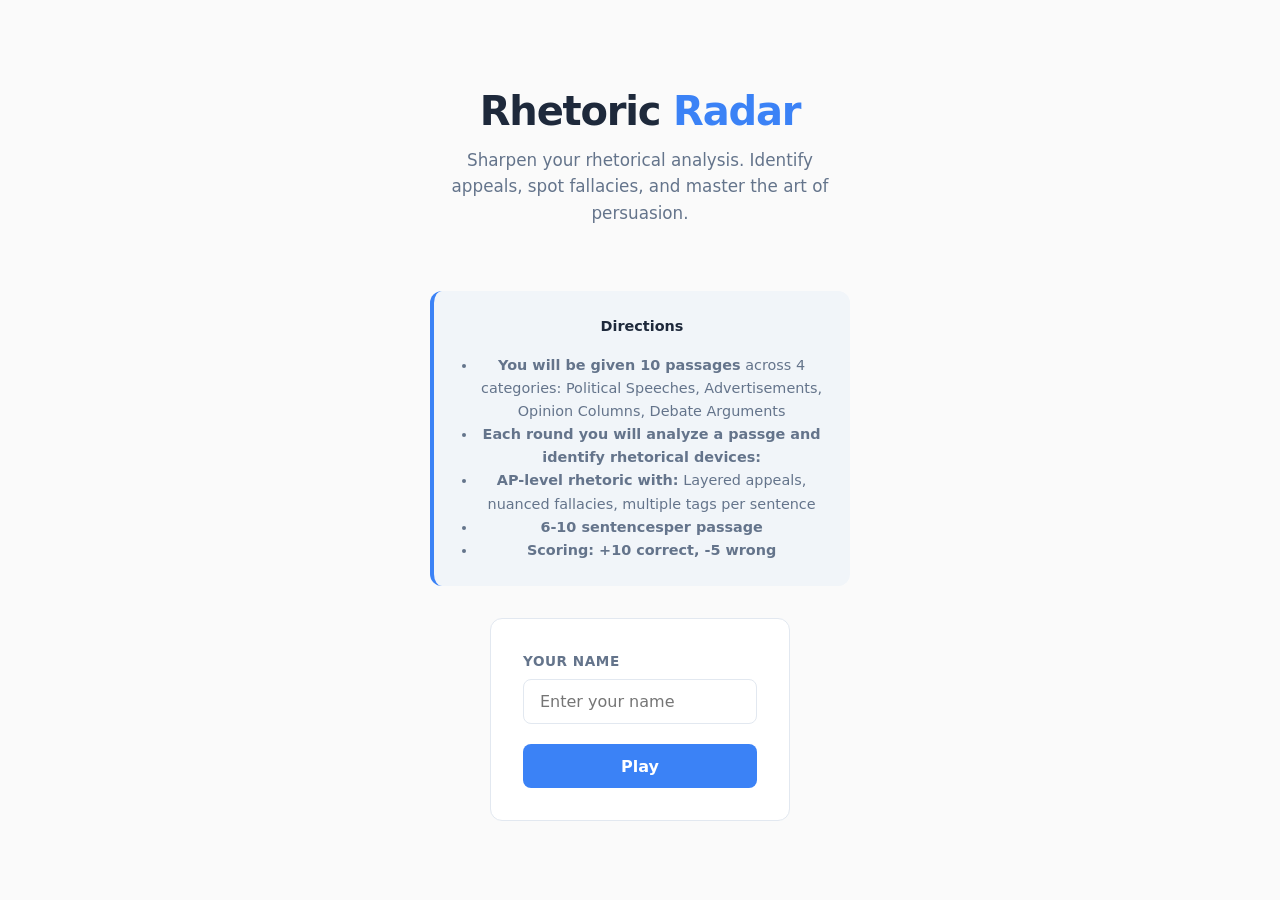
==== commit 57462241: "Change 'How It Works' to 'Directions' in instructions" ====
--- a/RhetoricRadar.html
+++ b/RhetoricRadar.html
@@ -640,15 +640,13 @@
   <div class="logo">Rhetoric <span class="logo-accent">Radar</span></div>
   <p class="subtitle">Sharpen your rhetorical analysis. Identify appeals, spot fallacies, and master the art of persuasion.</p>
   <div class="instructions-section" style="max-width: 420px; margin: 1.5rem auto 2rem; background: #F1F5F9; padding: 1.5rem; border-radius: 12px; border-left: 4px solid var(--ethos);">
-  <h3 style="font-size: 0.9rem; font-weight: 700; color: var(--text); margin-bottom: 1rem;">How It Works</h3>
+  <h3 style="font-size: 0.9rem; font-weight: 700; color: var(--text); margin-bottom: 1rem;">Directions</h3>
   <ul style="font-size: 0.9rem; color: var(--text-secondary); line-height: 1.6; margin-left: 1.2rem;">
-    <li><strong>10 passages</strong> across 4 categories: Political Speeches (3), Advertisements (3), Opinion Columns (2), Debate Arguments (2)</li>
-    <li><strong>Each game:</strong> 4 random passages sorted by difficulty</li>
-    <li><strong>AP-level rhetoric:</strong> Layered appeals, nuanced fallacies, multiple tags per sentence</li>
-    <li><strong>6-10 sentences</strong> per passage</li>
-    <li><strong>All 4 screens working:</strong> Home, Round, Results, End</li>
+    <li><strong>You will be given 10 passages</strong> across 4 categories: Political Speeches, Advertisements, Opinion Columns, Debate Arguments</li>
+    <li><strong>Each round you will analyze a passge and identify rhetorical devices:</strong> </li>
+    <li><strong>AP-level rhetoric with:</strong> Layered appeals, nuanced fallacies, multiple tags per sentence</li>
+    <li><strong>6-10 sentencesper passage</li>
     <li><strong>Scoring:</strong> +10 correct, -5 wrong</li>
-    <li><strong>Stats persist</strong> in localStorage</li>
   </ul>
 </div>
   <div class="home-card">
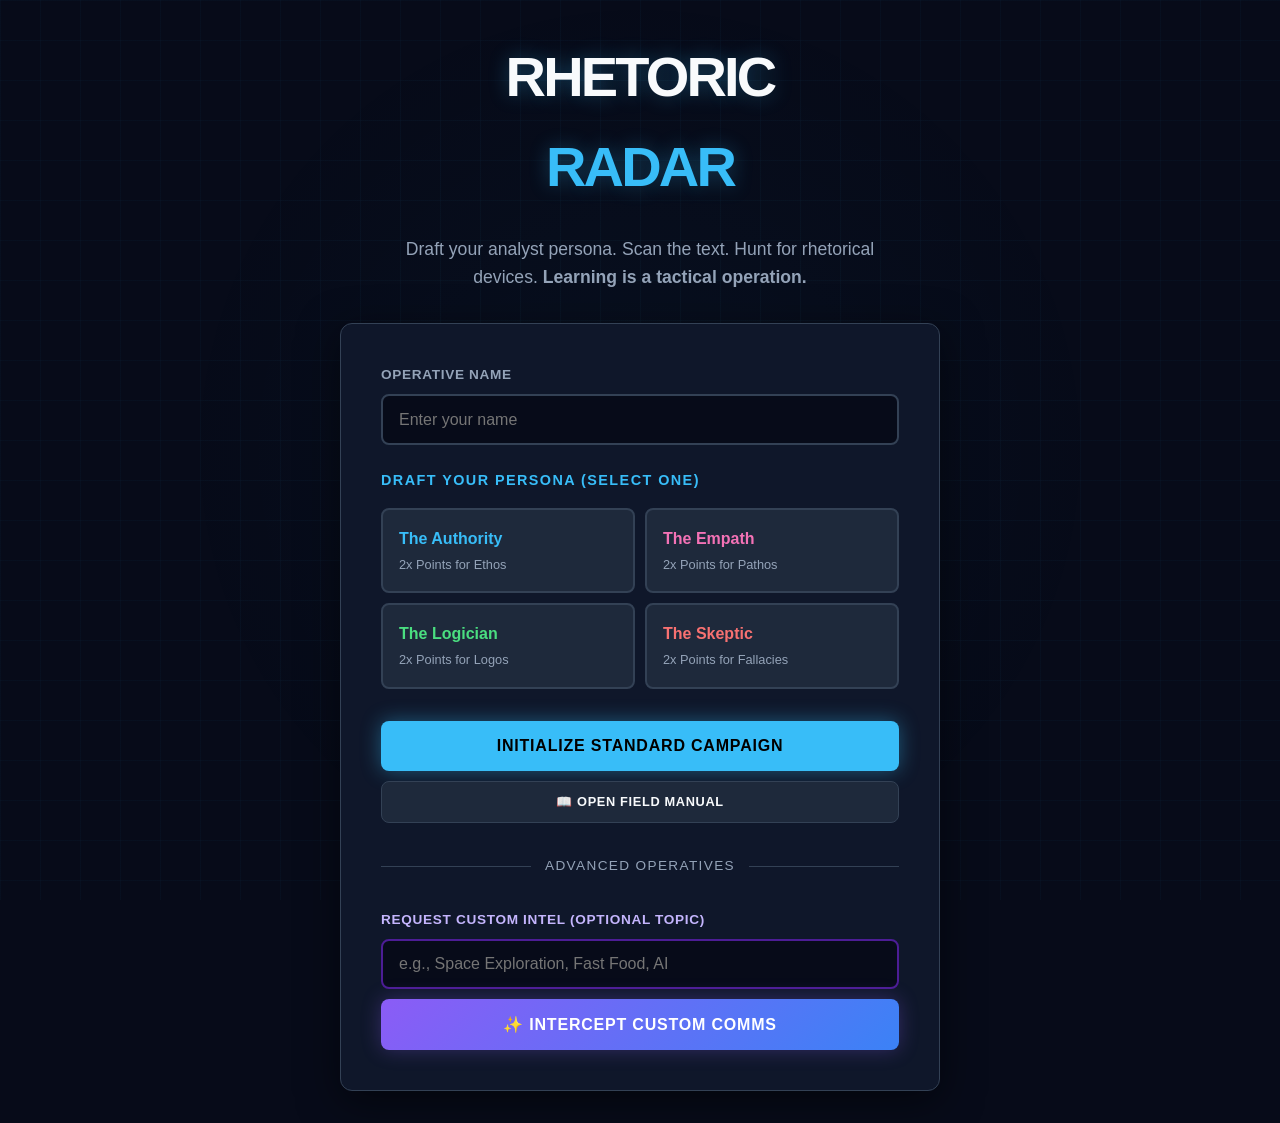
==== commit 6be69bc5: "Update RhetoricRadar.html" ====
--- a/RhetoricRadar.html
+++ b/RhetoricRadar.html
@@ -3,669 +3,418 @@
 <head>
 <meta charset="UTF-8">
 <meta name="viewport" content="width=device-width, initial-scale=1.0">
-<title>Rhetoric Radar</title>
+<title>Rhetoric Radar — AP Lang</title>
 <style>
+/* ===== RESET & ROOT ===== */
 *, *::before, *::after { box-sizing: border-box; margin: 0; padding: 0; }
 
 :root {
-  --ethos: #3B82F6;
-  --pathos: #F59E0B;
-  --logos: #10B981;
-  --fallacy: #EF4444;
-  --bg: #FAFAFA;
-  --surface: #FFFFFF;
-  --text: #1E293B;
-  --text-secondary: #64748B;
-  --border: #E2E8F0;
+  --ethos: #38bdf8;   /* Neon Blue */
+  --pathos: #f472b6;  /* Neon Pink */
+  --logos: #4ade80;   /* Neon Green */
+  --fallacy: #f87171; /* Neon Red */
+  
+  --bg: #070b19;
+  --surface: #0f172a;
+  --card: #1e293b;
+  --text: #f8fafc;
+  --text-secondary: #94a3b8;
+  --border: #334155;
   --radius: 12px;
 }
 
 body {
-  font-family: -apple-system, BlinkMacSystemFont, 'Segoe UI', system-ui, sans-serif;
+  font-family: 'Inter', -apple-system, BlinkMacSystemFont, 'Segoe UI', sans-serif;
   background: var(--bg);
   color: var(--text);
   line-height: 1.6;
   min-height: 100vh;
+  overflow-x: hidden;
+}
+
+/* RADAR BACKGROUND ANIMATION */
+.radar-bg {
+  position: fixed;
+  top: 0; left: 0; right: 0; bottom: 0;
+  background-image: 
+    radial-gradient(circle at 50% 50%, rgba(56, 189, 248, 0.03) 0%, transparent 60%),
+    linear-gradient(rgba(56, 189, 248, 0.03) 1px, transparent 1px),
+    linear-gradient(90deg, rgba(56, 189, 248, 0.03) 1px, transparent 1px);
+  background-size: 100% 100%, 40px 40px, 40px 40px;
+  z-index: -1;
+  pointer-events: none;
 }
 
 .screen { display: none; min-height: 100vh; }
-.screen.active { display: flex; flex-direction: column; }
+.screen.active { display: flex; flex-direction: column; animation: fadeIn 0.4s ease-out; }
+
+@keyframes fadeIn {
+  from { opacity: 0; transform: translateY(10px); }
+  to { opacity: 1; transform: translateY(0); }
+}
+
+/* ── MODALS & LOADERS ── */
+.modal-overlay {
+  position: fixed; top: 0; left: 0; right: 0; bottom: 0;
+  background: rgba(7, 11, 25, 0.85); backdrop-filter: blur(5px);
+  display: none; align-items: center; justify-content: center; z-index: 1000;
+  animation: fadeIn 0.2s ease-out;
+}
+.modal-overlay.active { display: flex; }
+.modal-content {
+  background: var(--surface); border: 1px solid var(--ethos);
+  border-radius: var(--radius); padding: 2.5rem; max-width: 600px; width: 90%;
+  box-shadow: 0 10px 50px rgba(56, 189, 248, 0.2); text-align: left;
+  max-height: 90vh; overflow-y: auto;
+}
+.modal-title {
+  color: var(--ethos); font-size: 1.5rem; font-weight: 900;
+  text-transform: uppercase; letter-spacing: 0.1em; margin-bottom: 1rem;
+}
+.modal-content p { color: var(--text-secondary); margin-bottom: 1rem; }
+.modal-content ul { color: var(--text); margin-left: 1.5rem; margin-bottom: 2rem; }
+.modal-content li { margin-bottom: 0.8rem; }
+
+/* Field Manual Specifics */
+.def-block { background: rgba(255,255,255,0.03); border-radius: 8px; padding: 15px; margin-bottom: 15px; border-left: 4px solid; }
+.def-ethos { border-left-color: var(--ethos); }
+.def-pathos { border-left-color: var(--pathos); }
+.def-logos { border-left-color: var(--logos); }
+.def-fallacy { border-left-color: var(--fallacy); }
+.def-title { font-weight: 900; font-size: 1.1rem; text-transform: uppercase; margin-bottom: 5px; }
+.def-ethos .def-title { color: var(--ethos); }
+.def-pathos .def-title { color: var(--pathos); }
+.def-logos .def-title { color: var(--logos); }
+.def-fallacy .def-title { color: var(--fallacy); }
+.def-desc { color: var(--text-secondary); font-size: 0.95rem; line-height: 1.4; }
+
+/* AI Loader */
+.ai-loader { text-align: center; color: var(--ethos); font-family: monospace; font-size: 1.1rem; letter-spacing: 0.1em; }
+.ai-spinner {
+  width: 50px; height: 50px; border: 4px solid rgba(56, 189, 248, 0.2);
+  border-top-color: var(--ethos); border-radius: 50%; animation: spin 1s linear infinite; margin: 0 auto 1.5rem;
+}
+@keyframes spin { 100% { transform: rotate(360deg); } }
 
 /* ── HOME ── */
-#home {
-  align-items: center;
-  justify-content: center;
-  padding: 2rem;
-  text-align: center;
-}
-
+#home { align-items: center; justify-content: center; padding: 2rem; text-align: center; }
+
+.logo-container { margin-bottom: 1.5rem; position: relative; }
 .logo {
-  font-size: 2.5rem;
-  font-weight: 800;
-  letter-spacing: -0.03em;
-  margin-bottom: 0.25rem;
-}
-
+  font-size: 3.5rem; font-weight: 900; letter-spacing: -0.05em;
+  text-transform: uppercase; text-shadow: 0 0 20px rgba(56, 189, 248, 0.3);
+}
 .logo-accent { color: var(--ethos); }
-
-.subtitle {
-  color: var(--text-secondary);
-  font-size: 1.05rem;
-  margin-bottom: 2.5rem;
-  max-width: 400px;
-}
+.subtitle { color: var(--text-secondary); font-size: 1.1rem; max-width: 500px; margin: 0 auto 2rem; }
 
 .home-card {
-  background: var(--surface);
-  border: 1px solid var(--border);
-  border-radius: var(--radius);
-  padding: 2rem;
-  width: 100%;
-  max-width: 420px;
-}
-
-.input-group { margin-bottom: 1.25rem; text-align: left; }
-
+  background: var(--surface); border: 1px solid var(--border);
+  border-radius: var(--radius); padding: 2.5rem; width: 100%; max-width: 600px;
+  box-shadow: 0 10px 40px rgba(0,0,0,0.5);
+}
+
+/* PERSONA DRAFTING */
+.draft-section { margin-bottom: 2rem; text-align: left; }
+.draft-title {
+  font-size: 0.9rem; text-transform: uppercase; letter-spacing: 0.1em;
+  color: var(--ethos); margin-bottom: 1rem; font-weight: 700;
+}
+.persona-grid { display: grid; grid-template-columns: 1fr 1fr; gap: 10px; }
+.persona-card {
+  background: var(--card); border: 2px solid var(--border);
+  border-radius: 8px; padding: 1rem; cursor: pointer; transition: all 0.2s; text-align: left;
+}
+.persona-card:hover { border-color: var(--text-secondary); transform: translateY(-2px); }
+.persona-card.selected { 
+  border-color: var(--ethos); background: rgba(56, 189, 248, 0.1); 
+  box-shadow: 0 0 15px rgba(56, 189, 248, 0.2); 
+}
+.p-name { font-weight: bold; font-size: 1rem; margin-bottom: 0.2rem; }
+.p-perk { font-size: 0.8rem; color: var(--text-secondary); }
+.p-ethos .p-name { color: var(--ethos); }
+.p-pathos .p-name { color: var(--pathos); }
+.p-logos .p-name { color: var(--logos); }
+.p-fallacy .p-name { color: var(--fallacy); }
+
+.input-group { margin-bottom: 1.5rem; text-align: left; }
 .input-group label {
-  display: block;
-  font-size: 0.85rem;
-  font-weight: 600;
-  color: var(--text-secondary);
-  margin-bottom: 0.4rem;
-  text-transform: uppercase;
-  letter-spacing: 0.04em;
-}
-
+  display: block; font-size: 0.85rem; font-weight: 600; color: var(--text-secondary);
+  margin-bottom: 0.5rem; text-transform: uppercase; letter-spacing: 0.05em;
+}
 .input-group input {
-  width: 100%;
-  padding: 0.75rem 1rem;
-  border: 1.5px solid var(--border);
-  border-radius: 8px;
-  font-size: 1rem;
-  font-family: inherit;
-  transition: border-color 0.2s;
-}
-
-.input-group input:focus {
-  outline: none;
-  border-color: var(--ethos);
-}
+  width: 100%; padding: 0.9rem 1rem; background: var(--bg); color: var(--text);
+  border: 2px solid var(--border); border-radius: 8px; font-size: 1rem; transition: border-color 0.2s;
+}
+.input-group input:focus { outline: none; border-color: var(--ethos); }
 
 .btn {
-  display: inline-flex;
-  align-items: center;
-  justify-content: center;
-  gap: 0.5rem;
-  padding: 0.8rem 2rem;
-  border: none;
-  border-radius: 8px;
-  font-size: 1rem;
-  font-weight: 600;
-  font-family: inherit;
-  cursor: pointer;
-  transition: transform 0.1s, opacity 0.2s;
-}
-
+  display: inline-flex; align-items: center; justify-content: center;
+  padding: 1rem 2rem; border: none; border-radius: 8px; font-size: 1rem;
+  font-weight: 700; text-transform: uppercase; letter-spacing: 0.05em;
+  cursor: pointer; transition: all 0.2s;
+}
 .btn:active { transform: scale(0.97); }
-
-.btn-primary {
-  background: var(--ethos);
-  color: #fff;
-  width: 100%;
-}
-
-.btn-primary:hover { opacity: 0.9; }
-
-.btn-secondary {
-  background: var(--border);
-  color: var(--text);
-}
-
-.btn-secondary:hover { background: #CBD5E1; }
-
-.stats-preview {
-  margin-top: 1.5rem;
-  padding-top: 1.25rem;
-  border-top: 1px solid var(--border);
-  text-align: left;
-}
-
-.stats-preview h3 {
-  font-size: 0.8rem;
-  text-transform: uppercase;
-  letter-spacing: 0.05em;
-  color: var(--text-secondary);
-  margin-bottom: 0.75rem;
-}
-
-.stat-row {
-  display: flex;
-  justify-content: space-between;
-  padding: 0.35rem 0;
-  font-size: 0.95rem;
-}
-
-.stat-label { color: var(--text-secondary); }
-.stat-value { font-weight: 600; }
-
-.appeal-bars { margin-top: 1rem; }
-
-.appeal-bar-row {
-  display: flex;
-  align-items: center;
-  gap: 0.75rem;
-  margin-bottom: 0.5rem;
-  font-size: 0.85rem;
-}
-
-.appeal-bar-label {
-  width: 60px;
-  font-weight: 600;
-  text-align: right;
-}
-
-.appeal-bar-track {
-  flex: 1;
-  height: 8px;
-  background: var(--border);
-  border-radius: 4px;
-  overflow: hidden;
-}
-
-.appeal-bar-fill {
-  height: 100%;
-  border-radius: 4px;
-  transition: width 0.5s ease;
-}
-
-.appeal-bar-pct {
-  width: 36px;
-  font-size: 0.8rem;
-  color: var(--text-secondary);
-}
+.btn-primary { background: var(--ethos); color: #000; width: 100%; box-shadow: 0 0 20px rgba(56, 189, 248, 0.4); margin-bottom: 10px;}
+.btn-primary:hover { background: #7dd3fc; box-shadow: 0 0 30px rgba(56, 189, 248, 0.6); }
+
+.btn-group-row { display: flex; gap: 10px; margin-bottom: 10px; }
+.btn-secondary { background: var(--card); color: var(--text); flex: 1; border: 1px solid var(--border); font-size: 0.8rem; padding: 0.8rem;}
+.btn-secondary:hover { background: var(--border); }
+
+/* AI Specific Button */
+.btn-ai {
+  background: linear-gradient(135deg, #8b5cf6, #3b82f6); color: white; width: 100%; margin-top: 10px;
+  box-shadow: 0 0 20px rgba(139, 92, 246, 0.3);
+}
+.btn-ai:hover { box-shadow: 0 0 30px rgba(139, 92, 246, 0.6); transform: translateY(-2px); }
+
+.divider {
+  display: flex; align-items: center; text-align: center; margin: 2rem 0;
+  color: var(--text-secondary); font-size: 0.85rem; text-transform: uppercase; letter-spacing: 0.1em;
+}
+.divider::before, .divider::after { content: ''; flex: 1; border-bottom: 1px solid var(--border); }
+.divider:not(:empty)::before { margin-right: 1em; }
+.divider:not(:empty)::after { margin-left: 1em; }
 
 /* ── ROUND ── */
-#round {
-  padding: 0;
-}
-
 .round-header {
-  position: sticky;
-  top: 0;
-  z-index: 10;
-  background: var(--surface);
-  border-bottom: 1px solid var(--border);
-  padding: 1rem 1.5rem;
-  display: flex;
-  align-items: center;
-  justify-content: space-between;
-}
-
-.round-info {
-  display: flex;
-  align-items: center;
-  gap: 1rem;
-}
-
+  position: sticky; top: 0; z-index: 10; background: rgba(15, 23, 42, 0.9);
+  backdrop-filter: blur(10px); border-bottom: 1px solid var(--border);
+  padding: 1rem 1.5rem; display: flex; align-items: center; justify-content: space-between;
+}
+.round-info { display: flex; align-items: center; gap: 1rem; }
 .round-badge {
-  background: var(--ethos);
-  color: #fff;
-  font-size: 0.8rem;
-  font-weight: 700;
-  padding: 0.3rem 0.75rem;
-  border-radius: 20px;
-}
-
-.round-title {
-  font-size: 0.95rem;
-  font-weight: 600;
-}
-
-.round-score {
-  font-size: 0.9rem;
-  color: var(--text-secondary);
-  font-weight: 600;
-}
-
-.passage-container {
-  max-width: 720px;
-  margin: 0 auto;
-  padding: 2rem 1.5rem 8rem;
-}
-
-.passage-meta {
-  margin-bottom: 1.5rem;
-}
-
-.passage-source {
-  font-size: 0.85rem;
-  color: var(--text-secondary);
-  font-style: italic;
-  margin-bottom: 0.5rem;
-}
-
-.passage-instructions {
-  font-size: 0.85rem;
-  color: var(--text-secondary);
-  background: #F1F5F9;
-  padding: 0.75rem 1rem;
-  border-radius: 8px;
-  line-height: 1.5;
-}
-
-.passage-text {
-  font-size: 1.1rem;
-  line-height: 1.85;
-  color: var(--text);
-}
-
+  background: rgba(56, 189, 248, 0.2); color: var(--ethos); border: 1px solid var(--ethos);
+  font-size: 0.8rem; font-weight: 700; padding: 0.3rem 0.75rem; border-radius: 20px; text-transform: uppercase;
+}
+.clearance-badge {
+  background: rgba(74, 222, 128, 0.15); color: var(--logos); border: 1px solid var(--logos);
+  font-size: 0.8rem; font-weight: 700; padding: 0.3rem 0.75rem; border-radius: 20px; text-transform: uppercase;
+}
+.round-score { font-size: 1.1rem; color: #fbbf24; font-weight: 800; font-family: monospace; }
+
+.passage-container { max-width: 800px; margin: 0 auto; padding: 2rem 1.5rem 8rem; }
+.passage-meta { margin-bottom: 2rem; }
+.passage-source { font-size: 0.9rem; color: var(--ethos); font-family: monospace; margin-bottom: 0.5rem; }
+.passage-instructions { font-size: 0.9rem; color: var(--text-secondary); background: rgba(255,255,255,0.05); padding: 10px; border-radius: 8px;}
+
+.passage-text { font-size: 1.3rem; line-height: 2; color: #cbd5e1; }
 .sentence {
-  cursor: pointer;
-  padding: 2px 1px;
-  border-radius: 3px;
-  transition: background 0.15s;
-  position: relative;
-  border-bottom: 3px solid transparent;
-}
-
-.sentence:hover {
-  background: #F1F5F9;
-}
-
-.sentence.tagged {
-  background: rgba(59, 130, 246, 0.04);
-}
-
-.tag-indicators {
-  display: inline-flex;
-  gap: 2px;
-  margin-left: 3px;
-  vertical-align: middle;
-}
-
-.tag-dot {
-  display: inline-block;
-  width: 8px;
-  height: 8px;
-  border-radius: 50%;
-}
+  cursor: pointer; padding: 2px 4px; border-radius: 4px;
+  transition: all 0.2s; position: relative; border-bottom: 2px solid transparent;
+}
+.sentence:hover { background: rgba(255,255,255,0.05); color: #fff; }
+.sentence.tagged { background: rgba(255,255,255,0.03); color: #fff; }
+
+.tag-indicators { display: inline-flex; gap: 4px; margin-left: 6px; vertical-align: middle; }
+.tag-dot { display: inline-block; width: 10px; height: 10px; border-radius: 50%; box-shadow: 0 0 8px currentColor; }
 
 /* Tag picker popup */
 .tag-picker {
-  position: fixed;
-  z-index: 100;
-  background: var(--surface);
-  border: 1px solid var(--border);
-  border-radius: var(--radius);
-  box-shadow: 0 8px 30px rgba(0,0,0,0.12);
-  padding: 0.5rem;
-  display: none;
-}
-
-.tag-picker.visible { display: block; }
-
-.tag-picker-title {
-  font-size: 0.75rem;
-  text-transform: uppercase;
-  letter-spacing: 0.05em;
-  color: var(--text-secondary);
-  padding: 0.4rem 0.75rem 0.25rem;
-  font-weight: 600;
-}
+  position: fixed; z-index: 100; background: var(--card); border: 1px solid var(--border);
+  border-radius: 12px; box-shadow: 0 10px 40px rgba(0,0,0,0.8); padding: 0.5rem; display: none;
+}
+.tag-picker.visible { display: block; animation: popIn 0.2s cubic-bezier(0.175, 0.885, 0.32, 1.275); }
+@keyframes popIn { from { opacity: 0; transform: scale(0.9); } to { opacity: 1; transform: scale(1); } }
 
 .tag-option {
-  display: flex;
-  align-items: center;
-  gap: 0.6rem;
-  padding: 0.6rem 0.75rem;
-  border: none;
-  background: none;
-  width: 100%;
-  cursor: pointer;
-  border-radius: 6px;
-  font-size: 0.92rem;
-  font-family: inherit;
-  color: var(--text);
-  transition: background 0.1s;
-}
-
-.tag-option:hover { background: #F1F5F9; }
-
-.tag-option.selected { font-weight: 700; }
-
-.tag-color {
-  width: 12px;
-  height: 12px;
-  border-radius: 3px;
-}
-
-.tag-check {
-  margin-left: auto;
-  font-size: 0.85rem;
-}
+  display: flex; align-items: center; gap: 0.75rem; padding: 0.75rem 1rem;
+  border: none; background: none; width: 100%; cursor: pointer; border-radius: 8px;
+  font-size: 0.95rem; font-weight: 600; color: var(--text-secondary); transition: all 0.15s;
+}
+.tag-option:hover { background: rgba(255,255,255,0.05); color: #fff; }
+.tag-option.selected { color: #fff; background: rgba(255,255,255,0.08); }
+.tag-color { width: 14px; height: 14px; border-radius: 4px; box-shadow: 0 0 10px currentColor; }
+.tag-check { margin-left: auto; font-size: 1rem; color: #fff; }
 
 .submit-bar {
-  position: fixed;
-  bottom: 0;
-  left: 0;
-  right: 0;
-  background: var(--surface);
-  border-top: 1px solid var(--border);
-  padding: 1rem 1.5rem;
-  display: flex;
-  align-items: center;
-  justify-content: center;
-  gap: 1rem;
-  z-index: 10;
-}
-
-.tag-summary {
-  display: flex;
-  gap: 0.75rem;
-  font-size: 0.85rem;
-  color: var(--text-secondary);
-}
-
-.tag-count-chip {
-  display: flex;
-  align-items: center;
-  gap: 0.3rem;
-}
-
-.tag-count-dot {
-  width: 8px;
-  height: 8px;
-  border-radius: 50%;
-  display: inline-block;
-}
-
-.btn-submit {
-  background: var(--ethos);
-  color: #fff;
-  padding: 0.7rem 2rem;
-}
+  position: fixed; bottom: 0; left: 0; right: 0; background: rgba(15, 23, 42, 0.95);
+  backdrop-filter: blur(10px); border-top: 1px solid var(--border); padding: 1rem 1.5rem;
+  display: flex; align-items: center; justify-content: center; gap: 2rem; z-index: 10;
+}
+.btn-submit { background: var(--text); color: #000; padding: 0.8rem 3rem; }
+.btn-submit:hover { background: #fff; box-shadow: 0 0 20px rgba(255,255,255,0.3); }
 
 /* ── RESULTS ── */
-#results {
-  padding: 0;
-}
-
+#results { padding: 0; }
 .results-header {
-  background: var(--surface);
-  border-bottom: 1px solid var(--border);
-  padding: 1.5rem;
-  text-align: center;
-}
-
-.results-score {
-  font-size: 2rem;
-  font-weight: 800;
-}
-
-.results-breakdown {
-  display: flex;
-  justify-content: center;
-  gap: 1.5rem;
-  margin-top: 0.5rem;
-  font-size: 0.9rem;
-}
-
-.rb-correct { color: var(--logos); font-weight: 600; }
-.rb-wrong { color: var(--fallacy); font-weight: 600; }
-.rb-missed { color: var(--text-secondary); font-weight: 600; }
-
-.results-passage {
-  max-width: 720px;
-  margin: 0 auto;
-  padding: 2rem 1.5rem 6rem;
-}
-
-.result-sentence {
-  padding: 2px 1px;
-  border-radius: 3px;
-  position: relative;
-}
-
-.result-tags {
-  display: inline;
-  margin-left: 4px;
-}
-
+  background: var(--surface); border-bottom: 1px solid var(--border);
+  padding: 3rem 1.5rem; text-align: center; position: relative; overflow: hidden;
+}
+.rank-stamp {
+  font-size: 6rem; font-weight: 900; line-height: 1; margin-bottom: 0.5rem;
+  text-shadow: 0 0 30px currentColor;
+}
+.rank-S { color: #fbbf24; } /* Gold */
+.rank-A { color: var(--logos); }
+.rank-B { color: var(--ethos); }
+.rank-C { color: var(--pathos); }
+.rank-F { color: var(--fallacy); }
+
+.results-score-anim { font-size: 1.5rem; font-weight: 700; color: var(--text-secondary); font-family: monospace; margin-bottom: 10px;}
+.promotion-banner { 
+  display: inline-block; padding: 8px 16px; border-radius: 8px; font-weight: bold; font-size: 0.9rem; letter-spacing: 0.1em; text-transform: uppercase;
+}
+.promo-success { background: rgba(74, 222, 128, 0.2); color: var(--logos); border: 1px solid var(--logos); }
+.promo-fail { background: rgba(248, 113, 113, 0.2); color: var(--fallacy); border: 1px solid var(--fallacy); }
+.promo-custom { background: rgba(139, 92, 246, 0.2); color: #c4b5fd; border: 1px solid #c4b5fd; }
+
+.results-passage { max-width: 800px; margin: 0 auto; padding: 2rem 1.5rem 8rem; }
+.result-sentence-block {
+  margin-bottom: 1.5rem; background: var(--card); border-radius: 8px; padding: 12px;
+  border-left: 4px solid transparent; position: relative;
+}
+.result-sentence { display: block; font-size: 1.1rem;}
+.result-tags { display: flex; flex-wrap: wrap; gap: 6px; margin-top: 10px; }
 .result-tag {
-  display: inline-block;
-  font-size: 0.7rem;
-  font-weight: 700;
-  padding: 1px 6px;
-  border-radius: 4px;
-  margin: 0 1px;
-  vertical-align: middle;
-}
-
-.result-tag.correct {
-  background: rgba(16, 185, 129, 0.15);
-  color: #047857;
-}
-
-.result-tag.wrong {
-  background: rgba(239, 68, 68, 0.15);
-  color: #B91C1C;
-  text-decoration: line-through;
-}
-
-.result-tag.missed {
-  background: rgba(100, 116, 139, 0.12);
-  color: #475569;
-  border: 1px dashed #94A3B8;
+  font-size: 0.75rem; font-weight: 700; padding: 4px 8px; border-radius: 4px;
+  text-transform: uppercase; letter-spacing: 0.05em; display: inline-flex; align-items: center; gap: 4px;
+}
+.result-tag.correct { background: rgba(74, 222, 128, 0.15); color: var(--logos); border: 1px solid var(--logos); }
+.result-tag.bonus { background: rgba(251, 191, 36, 0.15); color: #fbbf24; border: 1px solid #fbbf24; }
+.result-tag.wrong { background: rgba(248, 113, 113, 0.15); color: var(--fallacy); border: 1px solid var(--fallacy); text-decoration: line-through; }
+.result-tag.missed { background: rgba(148, 163, 184, 0.1); color: var(--text-secondary); border: 1px dashed var(--text-secondary); }
+
+/* Hardcoded Exp Box (Lazy Proof) */
+.hardcoded-exp-box {
+  margin-top: 12px; background: rgba(15, 23, 42, 0.8); border-left: 3px solid var(--text-secondary);
+  padding: 10px 14px; border-radius: 4px; font-size: 0.9rem; color: #e2e8f0; line-height: 1.5;
+}
+
+/* AI Debrief UI */
+.ai-debrief-container { margin-top: 10px; }
+.btn-micro-ai {
+  background: rgba(139, 92, 246, 0.1); border: 1px solid rgba(139, 92, 246, 0.4); color: #c4b5fd;
+  border-radius: 4px; padding: 4px 8px; font-size: 0.75rem; font-weight: 700; cursor: pointer;
+  transition: all 0.2s; text-transform: uppercase; letter-spacing: 0.05em;
+}
+.btn-micro-ai:hover { background: rgba(139, 92, 246, 0.3); }
+.ai-explanation-box {
+  margin-top: 8px; background: rgba(15, 23, 42, 0.6); border-left: 3px solid #8b5cf6;
+  padding: 10px 14px; border-radius: 4px; font-size: 0.95rem; color: #e2e8f0; display: none;
+  animation: fadeIn 0.3s ease; line-height: 1.5;
 }
 
 .results-footer {
-  position: fixed;
-  bottom: 0;
-  left: 0;
-  right: 0;
-  background: var(--surface);
-  border-top: 1px solid var(--border);
-  padding: 1rem 1.5rem;
-  display: flex;
-  justify-content: center;
-}
-
-.btn-next {
-  background: var(--ethos);
-  color: #fff;
-  padding: 0.7rem 2.5rem;
-}
+  position: fixed; bottom: 0; left: 0; right: 0; background: var(--surface);
+  border-top: 1px solid var(--border); padding: 1rem 1.5rem; display: flex; justify-content: center;
+}
+.btn-next { background: var(--ethos); color: #000; padding: 0.8rem 4rem; }
 
 /* ── END ── */
-#end {
-  align-items: center;
-  justify-content: center;
-  padding: 2rem;
-  text-align: center;
-}
-
+#end { align-items: center; justify-content: center; padding: 2rem; text-align: center; }
 .end-card {
-  background: var(--surface);
-  border: 1px solid var(--border);
-  border-radius: var(--radius);
-  padding: 2.5rem 2rem;
-  max-width: 480px;
-  width: 100%;
-}
-
-.end-title {
-  font-size: 1.8rem;
-  font-weight: 800;
-  margin-bottom: 0.25rem;
-}
-
-.end-subtitle {
-  color: var(--text-secondary);
-  margin-bottom: 2rem;
-}
-
-.end-stats {
-  display: grid;
-  grid-template-columns: 1fr 1fr;
-  gap: 1rem;
-  margin-bottom: 2rem;
-}
-
-.end-stat {
-  background: #F8FAFC;
-  border-radius: 8px;
-  padding: 1rem;
-}
-
-.end-stat-value {
-  font-size: 1.6rem;
-  font-weight: 800;
-}
-
-.end-stat-label {
-  font-size: 0.8rem;
-  color: var(--text-secondary);
-  text-transform: uppercase;
-  letter-spacing: 0.03em;
-}
-
-.end-appeal-breakdown {
-  text-align: left;
-  margin-bottom: 2rem;
-}
-
-.end-appeal-breakdown h3 {
-  font-size: 0.8rem;
-  text-transform: uppercase;
-  letter-spacing: 0.05em;
-  color: var(--text-secondary);
-  margin-bottom: 1rem;
-}
-
-.end-appeal-row {
-  display: flex;
-  align-items: center;
-  gap: 0.75rem;
-  margin-bottom: 0.6rem;
-}
-
-.end-appeal-label {
-  width: 70px;
-  font-weight: 600;
-  font-size: 0.9rem;
-}
-
-.end-appeal-bar {
-  flex: 1;
-  height: 10px;
-  background: var(--border);
-  border-radius: 5px;
-  overflow: hidden;
-}
-
-.end-appeal-fill {
-  height: 100%;
-  border-radius: 5px;
-}
-
-.end-appeal-pct {
-  width: 40px;
-  font-size: 0.85rem;
-  font-weight: 600;
-  text-align: right;
-}
-
-.end-insight {
-  background: #F1F5F9;
-  border-radius: 8px;
-  padding: 1rem;
-  font-size: 0.92rem;
-  margin-bottom: 1.5rem;
-  text-align: left;
-  line-height: 1.5;
-}
-
-.end-insight strong { color: var(--ethos); }
-
-.end-highscore {
-  color: var(--logos);
-  font-weight: 700;
-  font-size: 0.95rem;
-  margin-bottom: 1.5rem;
-}
-
-.btn-replay {
-  background: var(--ethos);
-  color: #fff;
-  padding: 0.8rem 2.5rem;
-}
-
-/* ── LEGEND ── */
-.legend {
-  display: flex;
-  gap: 1rem;
-  flex-wrap: wrap;
-  margin-top: 1rem;
-  font-size: 0.82rem;
-}
-
-.legend-item {
-  display: flex;
-  align-items: center;
-  gap: 0.35rem;
-}
-
-.legend-dot {
-  width: 10px;
-  height: 10px;
-  border-radius: 3px;
-}
+  background: var(--surface); border: 1px solid var(--border); border-radius: var(--radius);
+  padding: 3rem 2rem; max-width: 500px; width: 100%; box-shadow: 0 10px 50px rgba(0,0,0,0.5);
+}
+.end-title { font-size: 2rem; font-weight: 900; margin-bottom: 0.5rem; text-transform: uppercase; color: var(--ethos);}
+.end-subtitle { color: var(--text-secondary); margin-bottom: 2rem; font-size: 1.1rem;}
+
+.final-clearance { font-size: 1.3rem; font-weight: 700; color: var(--logos); margin-bottom: 2rem; padding: 10px; border: 1px solid var(--logos); border-radius: 8px; background: rgba(74,222,128,0.1); }
+
+.end-stat-value { font-size: 3.5rem; font-weight: 900; color: #fbbf24; font-family: monospace; line-height: 1; margin-bottom: 0.5rem; text-shadow: 0 0 20px rgba(251, 191, 36, 0.3);}
+.end-stat-label { font-size: 0.9rem; color: var(--text-secondary); text-transform: uppercase; letter-spacing: 0.1em; margin-bottom: 2rem;}
+
+.btn-replay { background: var(--text); color: #000; padding: 1rem 3rem; margin-top: 1rem; }
 
 /* ── MOBILE ── */
 @media (max-width: 600px) {
-  .passage-text { font-size: 1rem; line-height: 1.75; }
-  .passage-container { padding: 1.25rem 1rem 7rem; }
-  .round-header { padding: 0.75rem 1rem; }
-  .tag-summary { display: none; }
-  .logo { font-size: 2rem; }
-  .end-stats { grid-template-columns: 1fr 1fr; gap: 0.75rem; }
-  .end-stat-value { font-size: 1.3rem; }
+  .passage-text { font-size: 1.1rem; }
+  .persona-grid { grid-template-columns: 1fr; }
+  .round-info { flex-direction: column; align-items: flex-start; gap: 5px;}
+  .btn-group-row { flex-direction: column; }
 }
 </style>
 </head>
 <body>
 
+<div class="radar-bg"></div>
+
+<!-- GEMINI LOADING MODAL -->
+<div id="aiLoadingModal" class="modal-overlay">
+  <div class="modal-content" style="text-align: center; border-color: #8b5cf6;">
+    <div class="ai-spinner"></div>
+    <div class="ai-loader" id="aiLoadingText">Establishing secure link to AI Director...</div>
+  </div>
+</div>
+
+<!-- INSTRUCTIONS & DEFINITIONS MODAL -->
+<div id="manualModal" class="modal-overlay">
+  <div class="modal-content">
+    <div class="modal-title">Rhetorical Field Manual</div>
+    
+    <p>Before you deploy, make sure you know exactly what you are scanning for. Memorize these definitions:</p>
+    
+    <div class="def-block def-ethos">
+      <div class="def-title">Ethos (Trust & Authority)</div>
+      <div class="def-desc"><strong>What it is:</strong> Establishing credibility or appealing to a shared sense of morality.<br><strong>How to spot it:</strong> Look for the speaker mentioning their titles, years of experience, expertise, or appealing to ethical duties (e.g., "As a doctor with 20 years of experience..." or "It is our moral obligation to...").</div>
+    </div>
+
+    <div class="def-block def-pathos">
+      <div class="def-title">Pathos (Emotion)</div>
+      <div class="def-desc"><strong>What it is:</strong> Appealing to the audience's feelings, desires, or fears.<br><strong>How to spot it:</strong> Look for vivid imagery, emotional anecdotes, words that make you feel angry, sad, or patriotic (e.g., "Think of the innocent children starving in the streets...").</div>
+    </div>
+
+    <div class="def-block def-logos">
+      <div class="def-title">Logos (Logic & Facts)</div>
+      <div class="def-desc"><strong>What it is:</strong> Appealing to reason through evidence and logical structure.<br><strong>How to spot it:</strong> Look for hard statistics, percentages, historical facts, logical "if/then" statements, and citations (e.g., "Studies show a 40% decrease in emissions...").</div>
+    </div>
+
+    <div class="def-block def-fallacy">
+      <div class="def-title">Logical Fallacy (The Glitch)</div>
+      <div class="def-desc"><strong>What it is:</strong> A flaw or trick in reasoning that makes a bad argument look good.<br><strong>How to spot it:</strong> Look for personal attacks (Ad Hominem), extreme exaggerations (Slippery Slope), or distracting from the real issue (Straw Man) (e.g., "If we change the uniform policy, next the school will force us to wear matching haircuts!").</div>
+    </div>
+
+    <button class="btn btn-primary" onclick="closeManual()">Acknowledge</button>
+  </div>
+</div>
+
 <!-- HOME SCREEN -->
 <div id="home" class="screen active">
-  <div class="logo">Rhetoric <span class="logo-accent">Radar</span></div>
-  <p class="subtitle">Sharpen your rhetorical analysis. Identify appeals, spot fallacies, and master the art of persuasion.</p>
-  <div class="instructions-section" style="max-width: 420px; margin: 1.5rem auto 2rem; background: #F1F5F9; padding: 1.5rem; border-radius: 12px; border-left: 4px solid var(--ethos);">
-  <h3 style="font-size: 0.9rem; font-weight: 700; color: var(--text); margin-bottom: 1rem;">Directions</h3>
-  <ul style="font-size: 0.9rem; color: var(--text-secondary); line-height: 1.6; margin-left: 1.2rem;">
-    <li><strong>You will be given 10 passages</strong> across 4 categories: Political Speeches, Advertisements, Opinion Columns, Debate Arguments</li>
-    <li><strong>Each round you will analyze a passge and identify rhetorical devices:</strong> </li>
-    <li><strong>AP-level rhetoric with:</strong> Layered appeals, nuanced fallacies, multiple tags per sentence</li>
-    <li><strong>6-10 sentencesper passage</li>
-    <li><strong>Scoring:</strong> +10 correct, -5 wrong</li>
-  </ul>
-</div>
+  <div class="logo-container">
+    <div class="logo">Rhetoric<br><span class="logo-accent">Radar</span></div>
+  </div>
+  <p class="subtitle">Draft your analyst persona. Scan the text. Hunt for rhetorical devices. <strong>Learning is a tactical operation.</strong></p>
+  
   <div class="home-card">
     <div class="input-group">
-      <label for="nameInput">Your Name</label>
+      <label for="nameInput">Operative Name</label>
       <input type="text" id="nameInput" placeholder="Enter your name" autocomplete="off">
     </div>
-    <button class="btn btn-primary" onclick="startGame()">Play</button>
-    <div id="statsPreview" class="stats-preview" style="display:none">
-      <h3>Your Stats</h3>
-      <div class="stat-row">
-        <span class="stat-label">High Score</span>
-        <span class="stat-value" id="homeHighScore">0</span>
+
+    <div class="draft-section">
+      <div class="draft-title">Draft Your Persona (Select One)</div>
+      <div class="persona-grid">
+        <div class="persona-card p-ethos" onclick="selectPersona('ethos')">
+          <div class="p-name">The Authority</div>
+          <div class="p-perk">2x Points for Ethos</div>
+        </div>
+        <div class="persona-card p-pathos" onclick="selectPersona('pathos')">
+          <div class="p-name">The Empath</div>
+          <div class="p-perk">2x Points for Pathos</div>
+        </div>
+        <div class="persona-card p-logos" onclick="selectPersona('logos')">
+          <div class="p-name">The Logician</div>
+          <div class="p-perk">2x Points for Logos</div>
+        </div>
+        <div class="persona-card p-fallacy" onclick="selectPersona('fallacy')">
+          <div class="p-name">The Skeptic</div>
+          <div class="p-perk">2x Points for Fallacies</div>
+        </div>
       </div>
-      <div class="stat-row">
-        <span class="stat-label">Games Played</span>
-        <span class="stat-value" id="homeGamesPlayed">0</span>
-      </div>
-      <div class="appeal-bars" id="homeAppealBars"></div>
+    </div>
+
+    <button class="btn btn-primary" onclick="startGame(false)">Initialize Standard Campaign</button>
+    <div class="btn-group-row">
+      <button class="btn btn-secondary" onclick="openManual()">📖 Open Field Manual</button>
+    </div>
+
+    <div class="divider">Advanced Operatives</div>
+    
+    <div class="input-group" style="margin-bottom: 0;">
+      <label for="customTopicInput" style="color: #c4b5fd;">Request Custom Intel (Optional Topic)</label>
+      <input type="text" id="customTopicInput" placeholder="e.g., Space Exploration, Fast Food, AI" style="border-color: #4c1d95;">
+      <button class="btn btn-ai" onclick="startCustomGame()">✨ Intercept Custom Comms</button>
     </div>
   </div>
 </div>
@@ -674,30 +423,26 @@
 <div id="round" class="screen">
   <div class="round-header">
     <div class="round-info">
-      <span class="round-badge" id="roundBadge">Round 1</span>
+      <span class="round-badge" id="roundBadge">Scan 1</span>
+      <span class="clearance-badge" id="clearanceBadge" style="transition: all 0.3s;">Lvl 1</span>
       <span class="round-title" id="roundTitle"></span>
     </div>
-    <span class="round-score" id="roundScore">Score: 0</span>
-  </div>
+    <span class="round-score" id="roundScore">PTS: 0</span>
+  </div>
+  
   <div class="passage-container">
     <div class="passage-meta">
       <div class="passage-source" id="passageSource"></div>
-      <div class="passage-instructions">Click any sentence to tag it as <strong>Ethos</strong>, <strong>Pathos</strong>, <strong>Logos</strong>, or <strong>Logical Fallacy</strong>. A sentence can have multiple tags. Tag every sentence you think contains a rhetorical device, then submit.</div>
+      <div class="passage-instructions">Click sentences to tag rhetorical devices. <strong>Hint:</strong> Some sentences have multiple tags. Some have none.</div>
     </div>
     <div class="passage-text" id="passageText"></div>
-    <div class="legend">
-      <span class="legend-item"><span class="legend-dot" style="background:var(--ethos)"></span> Ethos</span>
-      <span class="legend-item"><span class="legend-dot" style="background:var(--pathos)"></span> Pathos</span>
-      <span class="legend-item"><span class="legend-dot" style="background:var(--logos)"></span> Logos</span>
-      <span class="legend-item"><span class="legend-dot" style="background:var(--fallacy)"></span> Fallacy</span>
-    </div>
-  </div>
+  </div>
+
   <div class="submit-bar">
-    <div class="tag-summary" id="tagSummary"></div>
-    <button class="btn btn-submit" onclick="submitRound()">Submit Analysis</button>
-  </div>
+    <button class="btn btn-submit" onclick="submitRound()">Run Analysis</button>
+  </div>
+
   <div class="tag-picker" id="tagPicker">
-    <div class="tag-picker-title">Tag this sentence</div>
     <button class="tag-option" data-tag="ethos" onclick="toggleTag('ethos')">
       <span class="tag-color" style="background:var(--ethos)"></span> Ethos
       <span class="tag-check"></span>
@@ -720,370 +465,291 @@
 <!-- RESULTS SCREEN -->
 <div id="results" class="screen">
   <div class="results-header">
-    <div class="results-score" id="resultsScore">+0 pts</div>
-    <div class="results-breakdown" id="resultsBreakdown"></div>
-  </div>
+    <div class="rank-stamp" id="resultsRank">S</div>
+    <div class="results-score-anim" id="resultsScore">+0 PTS</div>
+    <div id="promotionBanner" class="promotion-banner promo-success">Clearance Promoted</div>
+    <div id="bonusFeedback" style="color: #fbbf24; font-weight: bold; margin-top: 10px; font-size: 0.9rem; letter-spacing: 0.05em;"></div>
+  </div>
+  
   <div class="results-passage">
-    <div class="passage-source" id="resultsSource" style="margin-bottom:1rem"></div>
-    <div class="passage-text" id="resultsText"></div>
-    <div class="legend" style="margin-bottom:1rem">
-      <span class="legend-item"><span class="legend-dot" style="background:var(--logos)"></span> Correct</span>
-      <span class="legend-item"><span class="legend-dot" style="background:var(--fallacy)"></span> Wrong</span>
-      <span class="legend-item"><span class="legend-dot" style="background:#94A3B8"></span> Missed</span>
-    </div>
-  </div>
+    <div class="passage-source" id="resultsSource" style="margin-bottom:2rem"></div>
+    <div id="resultsText"></div>
+  </div>
+  
   <div class="results-footer">
-    <button class="btn btn-next" id="nextRoundBtn" onclick="nextRound()">Next Round</button>
+    <button class="btn btn-next" id="nextRoundBtn" onclick="nextRound()">Next Scan</button>
   </div>
 </div>
 
 <!-- END SCREEN -->
 <div id="end" class="screen">
   <div class="end-card">
-    <div class="end-title">Analysis Complete</div>
+    <div class="end-title">Operation Complete</div>
     <div class="end-subtitle" id="endSubtitle"></div>
-    <div class="end-stats">
-      <div class="end-stat">
-        <div class="end-stat-value" id="endTotalScore">0</div>
-        <div class="end-stat-label">Total Score</div>
-      </div>
-      <div class="end-stat">
-        <div class="end-stat-value" id="endAccuracy">0%</div>
-        <div class="end-stat-label">Accuracy</div>
-      </div>
-      <div class="end-stat">
-        <div class="end-stat-value" id="endCorrect">0</div>
-        <div class="end-stat-label">Correct Tags</div>
-      </div>
-      <div class="end-stat">
-        <div class="end-stat-value" id="endRounds">4</div>
-        <div class="end-stat-label">Rounds</div>
-      </div>
-    </div>
-    <div class="end-appeal-breakdown" id="endAppealBreakdown">
-      <h3>Accuracy by Appeal Type</h3>
-    </div>
-    <div class="end-insight" id="endInsight"></div>
-    <div class="end-highscore" id="endHighScore" style="display:none">New High Score!</div>
+    
+    <div class="final-clearance" id="finalClearanceDisplay">Final Clearance: Level 1</div>
+
+    <div class="end-stat-value" id="endTotalScore">0</div>
+    <div class="end-stat-label">Final Score</div>
+    
+    <div id="endInsight" style="color: var(--text-secondary); margin-bottom: 2rem;"></div>
+    
     <button class="btn btn-replay" onclick="replayGame()">Play Again</button>
   </div>
 </div>
 
 <script>
-// ── PASSAGE DATA ──
+/* =====================================================================
+   GEMINI API INTEGRATION
+   ===================================================================== */
+const apiKey = ""; // Set by execution environment
+
+async function callGeminiAPI(userText, systemText, schema = null) {
+  const url = `https://generativelanguage.googleapis.com/v1beta/models/gemini-2.5-flash-preview-09-2025:generateContent?key=${apiKey}`;
+  const payload = {
+    contents: [{ parts: [{ text: userText }] }],
+    systemInstruction: { parts: [{ text: systemText }] }
+  };
+  if (schema) {
+    payload.generationConfig = {
+      responseMimeType: "application/json",
+      responseSchema: schema
+    };
+  }
+  
+  for (let attempt = 0; attempt < 5; attempt++) {
+    try {
+      const res = await fetch(url, {
+        method: "POST",
+        headers: { "Content-Type": "application/json" },
+        body: JSON.stringify(payload)
+      });
+      if (!res.ok) throw new Error(`HTTP error! status: ${res.status}`);
+      const data = await res.json();
+      const text = data.candidates?.[0]?.content?.parts?.[0]?.text;
+      return schema ? JSON.parse(text) : text;
+    } catch (e) {
+      if (attempt === 4) throw e;
+      await new Promise(r => setTimeout(r, Math.pow(2, attempt) * 1000));
+    }
+  }
+}
+
+// Custom Generator Schema
+const interceptSchema = {
+  type: "OBJECT",
+  properties: {
+    title: { type: "STRING" },
+    source: { type: "STRING" },
+    sentences: {
+      type: "ARRAY",
+      items: {
+        type: "OBJECT",
+        properties: {
+          text: { type: "STRING" },
+          tags: {
+            type: "ARRAY",
+            items: { type: "STRING" },
+            description: "Must be exactly 'ethos', 'pathos', 'logos', or 'fallacy'"
+          }
+        }
+      }
+    }
+  }
+};
+
+async function startCustomGame() {
+  const name = document.getElementById("nameInput").value.trim();
+  let topic = document.getElementById("customTopicInput").value.trim();
+  if (!name || !state.persona) { alert("Please enter your name and draft a persona to begin."); return; }
+  if (!topic) topic = "A completely random controversial or interesting topic";
+
+  document.getElementById("aiLoadingText").textContent = "Intercepting custom comms via AI Director...";
+  document.getElementById("aiLoadingModal").classList.add("active");
+
+  try {
+    const sysPrompt = `You are an AP English Language teacher. Create a rhetorical analysis exercise.
+    Generate a 4-sentence passage about: ${topic}.
+    Each sentence must contain 0, 1, or 2 rhetorical devices from this exact list: ["ethos", "pathos", "logos", "fallacy"].
+    Make the passage engaging, realistic, and at a high-school AP reading level.`;
+    
+    const customPassage = await callGeminiAPI("Generate the passage.", sysPrompt, interceptSchema);
+    
+    // Ensure data safety
+    customPassage.difficulty = 1;
+    customPassage.sentences.forEach(s => {
+      s.tags = s.tags.map(t => t.toLowerCase()).filter(t => ['ethos','pathos','logos','fallacy'].includes(t));
+      // Custom mode doesn't have hardcoded 'exp' by default, so we leave it empty. AI Debrief will cover it.
+    });
+
+    state.playerName = name;
+    state.currentRound = 0;
+    state.totalScore = 0;
+    state.clearanceLevel = "Custom";
+    state.isCustomMode = true;
+    state.roundPassages = [customPassage];
+
+    document.getElementById("aiLoadingModal").classList.remove("active");
+    loadRound();
+
+  } catch (error) {
+    document.getElementById("aiLoadingModal").classList.remove("active");
+    alert("The AI Director failed to intercept the signal. Please try again.");
+    console.error(error);
+  }
+}
+
+// AI Debrief (Explanation for Custom Mode)
+async function requestAIDebrief(sentenceIdx, btnElement) {
+  const res = state.lastResults[sentenceIdx];
+  const boxId = `ai-exp-${sentenceIdx}`;
+  const box = document.getElementById(boxId);
+  
+  btnElement.textContent = "Analyzing...";
+  btnElement.disabled = true;
+
+  try {
+    const sysText = `You are an encouraging AP English tutor. The user is playing a rhetorical analysis game.
+    Sentence: "${res.text}"
+    Correct Tags (by the expert): [${res.correct.join(', ')}]
+    Student Guessed: [${res.player.join(', ')}]
+    
+    In 2 or 3 brief sentences, explain WHY the expert tags are correct. If the student guessed wrong, gently correct their misconception. Use simple, engaging language.`;
+    
+    const explanation = await callGeminiAPI("Analyze this sentence.", sysText);
+    
+    box.innerHTML = `<strong>✨ AI Director:</strong> ${explanation}`;
+    box.style.display = "block";
+    btnElement.style.display = "none";
+  } catch (e) {
+    btnElement.textContent = "Signal Lost. Try Again.";
+    btnElement.disabled = false;
+  }
+}
+
+// ── MODAL LOGIC ──
+function openManual() { document.getElementById('manualModal').classList.add('active'); }
+function closeManual() { document.getElementById('manualModal').classList.remove('active'); }
+
+// ── PROGRESSIVE PASSAGE DATA (WITH HARDCODED EXPLANATIONS) ──
 const PASSAGES = [
-  // ── POLITICAL SPEECHES ──
-  {
-    id: "speech1",
-    title: "Campaign Rally Address",
-    source: "Excerpt from a gubernatorial campaign speech, 2024",
-    difficulty: 1,
-    category: "speech",
+  { 
+    id: "level1", title: "Campaign Rally Address", source: "> INTERCEPTED: Gubernatorial campaign speech, 2024", difficulty: 1, 
     sentences: [
-      { text: "As a veteran of twenty years in public service and a former prosecutor who put corrupt officials behind bars, I understand the weight of the office I'm seeking.", tags: ["ethos"] },
-      { text: "Every night, families in this state sit around kitchen tables wondering whether they can afford groceries next week — mothers skipping meals so their children can eat.", tags: ["pathos"] },
-      { text: "State spending on education has dropped 14 percent in real dollars over the past decade, while administrative overhead has increased by 23 percent.", tags: ["logos"] },
-      { text: "My opponent claims to care about schools, but she sends her own children to a private academy — how can she possibly understand public education?", tags: ["fallacy"] },
-      { text: "When I served as district attorney, we recovered $4.2 million in misused public funds and redirected every cent to underfunded school districts.", tags: ["ethos", "logos"] },
-      { text: "I've walked through classrooms where children share textbooks that are older than they are, and I've looked into the eyes of teachers who buy supplies with their own paychecks.", tags: ["pathos", "ethos"] },
-      { text: "If we don't act now, within five years we will have an entire generation unprepared for the modern workforce, and our economy will collapse under the weight of an unskilled labor pool.", tags: ["logos", "fallacy"] },
-      { text: "The choice is simple: invest in our future or abandon it.", tags: ["fallacy"] },
-      { text: "Together, we rebuilt this district from the ground up once before, and I give you my word — we will do it again.", tags: ["ethos", "pathos"] }
+      { text: "As a veteran of twenty years in public service, I understand the heavy weight of the office I'm seeking.", tags: ["ethos"], exp: "Ethos: The speaker establishes credibility by mentioning their 'twenty years in public service'." },
+      { text: "Every night, families in this state sit around kitchen tables wondering whether they can afford groceries next week.", tags: ["pathos"], exp: "Pathos: Evokes sympathy and fear by painting an emotional picture of struggling families." },
+      { text: "My opponent claims to care about public schools, but she sends her own children to a private academy.", tags: ["fallacy"], exp: "Fallacy: This is an Ad Hominem attack—attacking the opponent's personal choices rather than their actual policies." }
     ]
   },
-  {
-    id: "speech2",
-    title: "Congressional Floor Remarks on Healthcare",
-    source: "Adapted from congressional remarks on healthcare policy, 2025",
-    difficulty: 2,
-    category: "speech",
+  { 
+    id: "level2", title: "EV Launch Campaign", source: "> INTERCEPTED: Volta Motors EV ad copy, 2025", difficulty: 2, 
     sentences: [
-      { text: "I rise today not as a partisan but as a physician who spent seventeen years in emergency medicine, treating patients who delayed care because they couldn't afford it.", tags: ["ethos", "pathos"] },
-      { text: "Last year alone, 68,000 Americans died from conditions that are fully treatable when caught early — a mortality rate three times higher than in comparable nations.", tags: ["logos"] },
-      { text: "I held the hand of a woman named Maria as she learned that her treatable cancer had become terminal because she had rationed her diagnostic visits to save money.", tags: ["pathos"] },
-      { text: "Those who oppose this bill want you to believe that expanding coverage means sacrificing quality, but the data from every industrialized nation contradicts that claim.", tags: ["fallacy", "logos"] },
-      { text: "The nonpartisan Congressional Budget Office projects that this legislation would reduce emergency room spending by $12 billion annually while extending coverage to 8 million uninsured adults.", tags: ["logos"] },
-      { text: "As someone who has sworn a Hippocratic oath, I cannot in good conscience stand by while a fixable system continues to fail the people who trust us to protect them.", tags: ["ethos", "pathos"] },
-      { text: "Every major medical association in this country — the AMA, the ANA, the AHA — has endorsed this framework because the evidence is overwhelming.", tags: ["ethos", "logos"] },
-      { text: "If we reject this bill, we are telling Maria and millions like her that their lives are simply not worth the investment.", tags: ["pathos", "fallacy"] }
+      { text: "Engineered by the exact team that designed propulsion systems for NASA's Mars missions, the Volta Aeon is a marvel.", tags: ["ethos"], exp: "Ethos: Borrows massive authority by associating the product with NASA engineers." },
+      { text: "With a 487-mile range on a single charge, it outperforms every gasoline sedan in its class by measurable margins.", tags: ["logos"], exp: "Logos: Uses hard numbers (487-mile range) to logically prove the car's superiority." },
+      { text: "If we don't switch to electric cars today, the entire planet will be uninhabitable by the time your children graduate high school.", tags: ["pathos", "fallacy"], exp: "Pathos & Fallacy: It uses extreme fear (Pathos) while committing a Slippery Slope fallacy (exaggerating the immediate consequences)." },
+      { text: "The choice is simple: buy the Aeon, or admit you don't care about the environment.", tags: ["fallacy"], exp: "Fallacy: A False Dilemma (either/or fallacy). It incorrectly presents buying this specific car as the only way to care about the environment." }
     ]
   },
-  // ── ADVERTISEMENTS / MARKETING ──
-  {
-    id: "ad1",
-    title: "Electric Vehicle Launch Campaign",
-    source: "Marketing copy for Volta Motors EV launch, 2025",
-    difficulty: 1,
-    category: "advertisement",
+  { 
+    id: "level3", title: "Op-Ed: Social Media in Schools", source: "> INTERCEPTED: Opinion column, The Atlantic, 2025", difficulty: 3, 
     sentences: [
-      { text: "Engineered by the team that designed propulsion systems for NASA's Mars missions, the Volta Aeon represents a new chapter in automotive engineering.", tags: ["ethos"] },
-      { text: "Imagine pulling into your driveway after a long day, the cabin silent except for the sound of your favorite song, knowing you haven't burned a single drop of fuel.", tags: ["pathos"] },
-      { text: "With a 487-mile range on a single charge and 0-to-60 acceleration in 2.8 seconds, the Aeon outperforms every gasoline sedan in its class by measurable margins.", tags: ["logos"] },
-      { text: "Every other automaker is playing catch-up — choosing any competitor is choosing yesterday's technology.", tags: ["fallacy"] },
-      { text: "Over 120,000 families have already pre-ordered, joining a movement that's bigger than any single car company.", tags: ["ethos", "pathos"] },
-      { text: "Independent testing by Consumer Reports awarded the Aeon a 97 out of 100, the highest score ever given to a production vehicle.", tags: ["logos", "ethos"] },
-      { text: "You wouldn't feed your children processed food from 1990 — so why would you trust their lungs to an engine designed in the same era?", tags: ["pathos", "fallacy"] },
-      { text: "The average Aeon owner saves $3,200 per year on fuel and maintenance costs compared to a equivalent gasoline vehicle, based on EPA estimates and manufacturer service records.", tags: ["logos"] }
+      { text: "As a high school principal for fifteen years, I've watched this mental health crisis transform adolescence from the front lines.", tags: ["ethos"], exp: "Ethos: The author establishes firsthand authority by stating their 15-year career as a principal." },
+      { text: "Teen depression rates have risen 63 percent since 2010, mirroring the exact adoption curve of smartphones.", tags: ["logos"], exp: "Logos: Relies on specific statistical data (63 percent) and correlation to make a logical point." },
+      { text: "I've sat across from a fourteen-year-old girl who carved anonymous posts into her skin, and that conversation will haunt me forever.", tags: ["pathos"], exp: "Pathos: A highly disturbing, deeply emotional anecdote designed to make the reader feel horrified and sympathetic." },
+      { text: "Anyone who opposes a school phone ban is essentially saying they value Silicon Valley profits over children's wellbeing.", tags: ["fallacy"], exp: "Fallacy: A Straw Man argument. It misrepresents the opponents' actual views to make them easier to attack." },
+      { text: "We must restrict these devices immediately; the data from European schools proves that test scores rise when screens are removed.", tags: ["logos"], exp: "Logos: Supports the claim by pointing to observable, logical outcomes (data/test scores) from other regions." }
     ]
   },
-  {
-    id: "ad2",
-    title: "Mental Health App Campaign",
-    source: "Brand campaign for Stillpoint wellness app, 2025",
-    difficulty: 2,
-    category: "advertisement",
+  { 
+    id: "level4", title: "Academic Debate: Basic Income", source: "> INTERCEPTED: Policy debate final, 2025", difficulty: 4, 
     sentences: [
-      { text: "Developed in partnership with clinical psychologists from Johns Hopkins and Stanford, Stillpoint brings evidence-based therapy techniques to your phone.", tags: ["ethos"] },
-      { text: "You know that hollow feeling at 2 a.m. when the world is asleep but your mind refuses to stop — the racing thoughts, the tightness in your chest, the loneliness of it.", tags: ["pathos"] },
-      { text: "In a randomized controlled trial of 4,300 participants, users who completed Stillpoint's 8-week program reported a 41 percent reduction in generalized anxiety symptoms.", tags: ["logos"] },
-      { text: "People who don't invest in their mental health now will inevitably face a complete breakdown later — it's only a matter of time.", tags: ["fallacy", "pathos"] },
-      { text: "Traditional therapy costs an average of $150 per session; Stillpoint delivers comparable guided interventions for less than $1 per day.", tags: ["logos"] },
-      { text: "Over three million people have already taken the first step — their courage is proof that asking for help is not weakness but wisdom.", tags: ["pathos", "ethos"] },
-      { text: "Dr. Amara Chen, former president of the American Psychological Association, calls Stillpoint 'the most significant democratization of mental healthcare in a generation.'", tags: ["ethos"] },
-      { text: "Every minute you wait is another minute spent suffering unnecessarily — download Stillpoint today and feel the difference by tonight.", tags: ["pathos", "fallacy"] }
+      { text: "Our research team has spent four years at Stanford modeling Universal Basic Income outcomes across diverse economies.", tags: ["ethos"], exp: "Ethos: Mentions a prestigious institution (Stanford) and extensive research time to build trust." },
+      { text: "When Stockton gave residents $500 per month, full-time employment among recipients actually rose by 12 percentage points.", tags: ["logos"], exp: "Logos: Uses an empirical case study and specific percentages to counter an assumption." },
+      { text: "Consider the single mother working two jobs who still can't afford after-school care; her children come home to an empty apartment every single day.", tags: ["pathos"], exp: "Pathos: Creates a relatable, heartbreaking hypothetical scenario to evoke pity." },
+      { text: "If we provide a basic income, nobody will ever want to work again, factories will shut down, and the entire global supply chain will collapse.", tags: ["fallacy"], exp: "Fallacy: A massive Slippery Slope argument that jumps to an extreme, unjustified conclusion." },
+      { text: "A UBI set at $15,000 would cost $3.8 trillion, but when offset by consolidating existing welfare, net spending falls to $1.4 trillion.", tags: ["logos"], exp: "Logos: A dense, mathematically sound breakdown of costs and offsets." },
+      { text: "If we can find $850 billion for defense spending to bomb other countries, we can afford to feed our own starving citizens.", tags: ["pathos", "fallacy"], exp: "Pathos & Fallacy: Evokes strong emotion ('starving citizens') while using a Red Herring (distracting with defense spending) to make a moral, rather than economic, point." }
     ]
-  },
-  // ── OPINION COLUMNS ──
-  {
-    id: "opinion1",
-    title: "Op-Ed: The Case Against Social Media in Schools",
-    source: "Opinion column, The Atlantic, 2025",
-    difficulty: 2,
-    category: "opinion",
-    sentences: [
-      { text: "As a high school principal for fifteen years and the parent of three teenagers, I've watched social media transform adolescence from the front lines.", tags: ["ethos"] },
-      { text: "Teen depression rates have risen 63 percent since 2010, a trajectory that precisely mirrors the adoption curve of smartphone-based social platforms.", tags: ["logos"] },
-      { text: "I've sat across from a fourteen-year-old girl who carved words from anonymous posts into her own skin because she believed every syllable, and that conversation will haunt me for the rest of my life.", tags: ["pathos"] },
-      { text: "Critics will argue that technology is neutral, but a tool specifically engineered to exploit dopamine responses and maximize engagement time is no more neutral than a slot machine.", tags: ["logos", "fallacy"] },
-      { text: "Meta's own internal research, leaked by a whistleblower in 2021, concluded that Instagram makes body image issues worse for one in three teenage girls — their words, not mine.", tags: ["logos", "ethos"] },
-      { text: "Anyone who opposes a school phone ban is essentially saying they value Silicon Valley profits over children's wellbeing.", tags: ["fallacy"] },
-      { text: "Schools in France, the Netherlands, and Australia have implemented device restrictions and seen measurable improvements in attention spans, test scores, and reported student happiness.", tags: ["logos"] },
-      { text: "We wouldn't allow a corporation to set up a casino in the school cafeteria, yet we let algorithms with the same addictive architecture occupy every waking moment of our students' attention.", tags: ["pathos", "logos"] },
-      { text: "The question isn't whether we can afford to restrict phones in schools — it's whether we can afford not to, before we lose another generation to the scroll.", tags: ["pathos", "fallacy"] }
-    ]
-  },
-  {
-    id: "opinion2",
-    title: "Op-Ed: Why AI Regulation Will Backfire",
-    source: "Opinion column, Wired, 2025",
-    difficulty: 3,
-    category: "opinion",
-    sentences: [
-      { text: "I've spent two decades building AI systems at three of the world's leading research labs, and I can tell you with certainty: the current regulatory proposals fundamentally misunderstand how this technology works.", tags: ["ethos"] },
-      { text: "The EU's AI Act has already caused fourteen startups to relocate outside Europe, taking with them over $2 billion in projected economic output and roughly 3,000 high-skill jobs.", tags: ["logos"] },
-      { text: "Regulating AI now is like trying to write traffic laws in 1905 — you'll end up banning left turns instead of requiring seatbelts.", tags: ["pathos", "fallacy"] },
-      { text: "Every previous wave of transformative technology — electricity, aviation, the internet — produced its greatest societal benefits only after regulators stepped back and allowed experimentation.", tags: ["logos", "fallacy"] },
-      { text: "The researchers I work with are not reckless disruptors; they are people who chose modest academic salaries over tech fortunes because they believe in building AI that serves humanity.", tags: ["ethos", "pathos"] },
-      { text: "China is investing $15 billion annually in unrestricted AI development; if we hamstring our own researchers with compliance paperwork, we are handing technological supremacy to an authoritarian regime.", tags: ["logos", "fallacy"] },
-      { text: "Those who support heavy regulation have never built a model, never debugged a training run at 3 a.m., and never had to explain to a patient that an AI-detected tumor saved their life.", tags: ["fallacy", "pathos"] },
-      { text: "A study from MIT's Computer Science and Artificial Intelligence Laboratory found that AI diagnostic tools reduced misdiagnosis rates by 34 percent across twelve hospital systems.", tags: ["logos"] },
-      { text: "We should absolutely establish ethical guardrails, but the current proposals amount to locking the lab door and pretending the science will wait — it won't, and the cost of hesitation is measured in lives.", tags: ["pathos", "logos"] }
-    ]
-  },
-  // ── DEBATE / ACADEMIC ARGUMENTS ──
-  {
-    id: "debate1",
-    title: "Policy Debate: Universal Basic Income",
-    source: "Adapted from a university policy debate final, 2025",
-    difficulty: 3,
-    category: "debate",
-    sentences: [
-      { text: "As economics faculty who have collectively published over two hundred peer-reviewed studies on welfare systems, our research team has spent four years modeling UBI outcomes across diverse economies.", tags: ["ethos"] },
-      { text: "The Stockton Economic Empowerment Demonstration gave 125 residents $500 per month for two years; full-time employment among recipients rose 12 percentage points compared to the control group.", tags: ["logos"] },
-      { text: "Without UBI, automation will create a permanent underclass of displaced workers with no path to retraining and no safety net — we will witness the unraveling of the social contract within a decade.", tags: ["pathos", "fallacy"] },
-      { text: "Finland's two-year basic income experiment found that recipients reported significantly higher life satisfaction and trust in institutions, with no statistically significant decrease in employment.", tags: ["logos"] },
-      { text: "Opponents claim UBI will make people lazy, but this argument reduces complex human motivation to a cartoon — centuries of economic research demonstrate that people seek purpose, status, and social connection beyond mere survival.", tags: ["fallacy", "logos"] },
-      { text: "Consider the single mother working two jobs who still can't afford after-school care — her children come home to an empty apartment every day, and her exhaustion compounds across generations.", tags: ["pathos"] },
-      { text: "A UBI set at the federal poverty line of $15,060 per adult would cost approximately $3.8 trillion annually, but when offset by consolidating existing welfare programs and projected economic stimulus effects, net additional spending falls to roughly $1.4 trillion.", tags: ["logos"] },
-      { text: "Every dollar invested in poverty reduction returns between $7 and $12 in reduced healthcare costs, lower incarceration rates, and increased tax revenue, according to a meta-analysis of forty-six longitudinal studies.", tags: ["logos"] },
-      { text: "If we can find $850 billion annually for defense spending, the claim that we 'can't afford' to ensure no citizen lives in poverty is not an economic argument — it is a moral one.", tags: ["pathos", "logos", "fallacy"] }
-    ]
-  },
-  {
-    id: "debate2",
-    title: "Academic Debate: Abolishing Standardized Testing",
-    source: "Adapted from a national forensics tournament semifinal, 2025",
-    difficulty: 3,
-    category: "debate",
-    sentences: [
-      { text: "Having served on the College Board's own equity review committee and having analyzed testing data from over 1,200 school districts, I bring both institutional knowledge and statistical rigor to this argument.", tags: ["ethos"] },
-      { text: "SAT scores correlate more strongly with family income — at r = 0.42 — than with any measure of academic aptitude, and this correlation has strengthened, not weakened, over the past twenty years despite repeated test redesigns.", tags: ["logos"] },
-      { text: "Behind every percentile ranking is a seventeen-year-old whose future is being compressed into a four-hour window — a student who might be brilliant in a lab, transformative in a classroom discussion, but paralyzed by the artificial pressure of a timed bubble sheet.", tags: ["pathos"] },
-      { text: "Defenders of the SAT say it provides an 'objective standard,' but any instrument that systematically advantages students who can afford $200-per-hour tutoring is measuring wealth, not merit.", tags: ["logos", "fallacy"] },
-      { text: "The University of California system, encompassing nine research universities and 280,000 students, went test-optional and found that high school GPA alone predicted college success more accurately than any combination of GPA and test scores.", tags: ["logos", "ethos"] },
-      { text: "Those who want to keep standardized tests are simply protecting a $1.7 billion testing industry that profits from student anxiety.", tags: ["fallacy"] },
-      { text: "A longitudinal study tracking 55,000 students across thirty universities found zero statistically significant difference in graduation rates or GPA between students admitted with and without test scores.", tags: ["logos"] },
-      { text: "When we reduce a student's worth to a number, we teach them that conformity is more valuable than creativity, that speed matters more than depth, and that their unique gifts are irrelevant unless they fit inside a Scantron oval.", tags: ["pathos"] },
-      { text: "If standardized tests truly measured potential, the demographics of elite universities would mirror the demographics of the nation — they do not, and the gap is widening.", tags: ["logos", "fallacy"] }
-    ]
-  },
-  {
-    id: "ad3",
-    title: "Public Service Announcement: Climate Action",
-    source: "National environmental coalition PSA, 2025",
-    difficulty: 2,
-    category: "advertisement",
-    sentences: [
-      { text: "This message is endorsed by the National Oceanic and Atmospheric Administration, NASA's Goddard Institute, and over 15,000 climate scientists who have signed the World Scientists' Warning to Humanity.", tags: ["ethos"] },
-      { text: "Your grandchildren will not ask what political party you belonged to — they will ask what you did when you still had time to act.", tags: ["pathos"] },
-      { text: "Global average temperatures have risen 1.2°C since pre-industrial levels, and current emission trajectories project a 2.7°C increase by 2100, which would trigger irreversible feedback loops in polar ice systems.", tags: ["logos"] },
-      { text: "Switching to renewable energy would create 24 million new jobs globally by 2030 while eliminating 6 million fossil fuel positions, resulting in a net gain of 18 million jobs, according to the International Renewable Energy Agency.", tags: ["logos"] },
-      { text: "People who refuse to change their habits are personally responsible for the droughts, wildfires, and hurricanes devastating communities right now.", tags: ["fallacy", "pathos"] },
-      { text: "In Miami, homeowners are already watching the ocean swallow their front yards — not in some distant future, but this year, during king tides that now flood streets that were dry five years ago.", tags: ["pathos", "logos"] },
-      { text: "Every nation that has invested heavily in green infrastructure — Denmark, Costa Rica, Scotland — has seen economic growth accelerate, not stall.", tags: ["logos"] },
-      { text: "Either we transition to clean energy within this decade, or we accept a future of permanent ecological collapse — there is no middle path.", tags: ["fallacy"] }
-    ]
-  },
-  {
-    id: "speech3",
-    title: "Commencement Address at a Historically Black University",
-    source: "Adapted from a 2025 HBCU commencement address",
-    difficulty: 2,
-    category: "speech",
-    sentences: [
-      { text: "I stand before you today as the granddaughter of sharecroppers who could not read, the daughter of a factory worker who never missed a shift, and a woman who earned her doctorate from this very institution thirty years ago.", tags: ["ethos", "pathos"] },
-      { text: "This university has produced more Black physicians, engineers, and educators than any Ivy League school — that is not sentiment, that is a fact documented by the National Science Foundation.", tags: ["logos", "ethos"] },
-      { text: "The world will try to reduce you to a statistic, a demographic checkbox, a line item in someone else's diversity report — and you must refuse that reduction with every fiber of your being.", tags: ["pathos"] },
-      { text: "Graduates of HBCUs earn 56 percent more over their lifetimes than Black students from comparable predominantly white institutions, when controlling for socioeconomic background and field of study.", tags: ["logos"] },
-      { text: "Anyone who questions the relevance of these institutions in 2025 is either ignorant of the data or indifferent to the communities they serve.", tags: ["fallacy", "ethos"] },
-      { text: "You carry with you not just a degree but the accumulated sacrifice of generations who were denied the education you have earned — their dreams live in your diplomas.", tags: ["pathos"] },
-      { text: "I built my first company with $800, a library card, and the network of mentors this campus gave me — and today that company employs 2,400 people in twelve states.", tags: ["ethos", "logos"] },
-      { text: "The path forward requires both the rigorous training you've received here and the moral courage to use it in service of something larger than your own ambition.", tags: ["pathos", "ethos"] }
-    ]
-  }
+  }
+];
+
+const CLEARANCE_TITLES = [
+  "Level 1: Rookie Analyst",
+  "Level 2: Field Operative",
+  "Level 3: Lead Interceptor",
+  "Level 4: Master Operative"
 ];
 
 // ── GAME STATE ──
 let state = {
   playerName: "",
+  persona: "",
   currentRound: 0,
+  clearanceLevel: 1,
   totalScore: 0,
-  totalCorrect: 0,
-  totalWrong: 0,
-  totalMissed: 0,
   roundPassages: [],
   playerTags: {},
-  sessionAppealStats: { ethos: {c:0,t:0}, pathos: {c:0,t:0}, logos: {c:0,t:0}, fallacy: {c:0,t:0} },
-  selectedSentenceIdx: null
+  selectedSentenceIdx: null,
+  isCustomMode: false,
+  lastResults: []
 };
 
-// ── STORAGE ──
-function loadStats() {
-  try {
-    return JSON.parse(localStorage.getItem("rhetoricRadar_stats")) || null;
-  } catch { return null; }
-}
-
-function saveStats(stats) {
-  localStorage.setItem("rhetoricRadar_stats", JSON.stringify(stats));
-}
-
-function getHighScore() {
-  return parseInt(localStorage.getItem("rhetoricRadar_highScore") || "0", 10);
-}
-
-function setHighScore(s) {
-  localStorage.setItem("rhetoricRadar_highScore", String(s));
-}
-
-function getGamesPlayed() {
-  return parseInt(localStorage.getItem("rhetoricRadar_gamesPlayed") || "0", 10);
-}
-
-function incGamesPlayed() {
-  localStorage.setItem("rhetoricRadar_gamesPlayed", String(getGamesPlayed() + 1));
-}
-
-function getSavedName() {
-  return localStorage.getItem("rhetoricRadar_name") || "";
-}
-
-function saveName(n) {
-  localStorage.setItem("rhetoricRadar_name", n);
-}
-
-// ── INIT ──
-function init() {
-  const name = getSavedName();
-  if (name) {
-    document.getElementById("nameInput").value = name;
-  }
-  showHomeStats();
-}
-
-function showHomeStats() {
-  const stats = loadStats();
-  const hs = getHighScore();
-  const gp = getGamesPlayed();
-  if (gp === 0 && hs === 0) {
-    document.getElementById("statsPreview").style.display = "none";
+// ── INIT & HOME ──
+function selectPersona(type) {
+  state.persona = type;
+  document.querySelectorAll('.persona-card').forEach(c => c.classList.remove('selected'));
+  document.querySelector(`.p-${type}`).classList.add('selected');
+}
+
+function startGame(isCustom) {
+  const name = document.getElementById("nameInput").value.trim();
+  if (!name || !state.persona) {
+    alert("Please enter your name and draft a persona to begin.");
     return;
   }
-  document.getElementById("statsPreview").style.display = "";
-  document.getElementById("homeHighScore").textContent = hs;
-  document.getElementById("homeGamesPlayed").textContent = gp;
-
-  const barsEl = document.getElementById("homeAppealBars");
-  barsEl.innerHTML = "";
-  if (stats) {
-    const colors = { ethos: "var(--ethos)", pathos: "var(--pathos)", logos: "var(--logos)", fallacy: "var(--fallacy)" };
-    const labels = { ethos: "Ethos", pathos: "Pathos", logos: "Logos", fallacy: "Fallacy" };
-    for (const key of ["ethos", "pathos", "logos", "fallacy"]) {
-      const s = stats[key] || {c:0,t:0};
-      const pct = s.t > 0 ? Math.round(100 * s.c / s.t) : 0;
-      barsEl.innerHTML += `<div class="appeal-bar-row">
-        <span class="appeal-bar-label" style="color:${colors[key]}">${labels[key]}</span>
-        <div class="appeal-bar-track"><div class="appeal-bar-fill" style="width:${pct}%;background:${colors[key]}"></div></div>
-        <span class="appeal-bar-pct">${pct}%</span>
-      </div>`;
-    }
-  }
-}
-
-// ── NAVIGATION ──
+  
+  state.playerName = name;
+  state.currentRound = 0;
+  state.totalScore = 0;
+  state.clearanceLevel = 1;
+  state.isCustomMode = false;
+  
+  state.roundPassages = [...PASSAGES].sort((a, b) => a.difficulty - b.difficulty);
+  loadRound();
+}
+
 function showScreen(id) {
   document.querySelectorAll(".screen").forEach(s => s.classList.remove("active"));
   document.getElementById(id).classList.add("active");
   window.scrollTo(0, 0);
 }
 
-// ── GAME FLOW ──
-function startGame() {
-  const name = document.getElementById("nameInput").value.trim();
-  if (!name) {
-    document.getElementById("nameInput").focus();
-    document.getElementById("nameInput").style.borderColor = "var(--fallacy)";
-    setTimeout(() => document.getElementById("nameInput").style.borderColor = "", 1500);
-    return;
-  }
-  state.playerName = name;
-  saveName(name);
-  state.currentRound = 0;
-  state.totalScore = 0;
-  state.totalCorrect = 0;
-  state.totalWrong = 0;
-  state.totalMissed = 0;
-  state.sessionAppealStats = { ethos:{c:0,t:0}, pathos:{c:0,t:0}, logos:{c:0,t:0}, fallacy:{c:0,t:0} };
-
-  // Select 4 random passages, sorted by difficulty
-  const shuffled = [...PASSAGES].sort(() => Math.random() - 0.5);
-  state.roundPassages = shuffled.slice(0, 4).sort((a, b) => a.difficulty - b.difficulty);
-
-  loadRound();
-}
-
+// ── ROUND LOGIC ──
 function loadRound() {
   const passage = state.roundPassages[state.currentRound];
   state.playerTags = {};
   state.selectedSentenceIdx = null;
 
-  document.getElementById("roundBadge").textContent = `Round ${state.currentRound + 1}`;
+  document.getElementById("roundBadge").textContent = `SCAN 0${state.currentRound + 1}`;
+  
+  const cBadge = document.getElementById("clearanceBadge");
+  if(state.isCustomMode) {
+    cBadge.textContent = `CUSTOM INTEL`;
+    cBadge.style.borderColor = "#c4b5fd";
+    cBadge.style.color = "#c4b5fd";
+    cBadge.style.background = "rgba(139, 92, 246, 0.15)";
+  } else {
+    cBadge.textContent = `LVL ${state.clearanceLevel}`;
+    cBadge.style.borderColor = "var(--logos)";
+    cBadge.style.color = "var(--logos)";
+    cBadge.style.background = "rgba(74, 222, 128, 0.15)";
+  }
+
   document.getElementById("roundTitle").textContent = passage.title;
-  document.getElementById("roundScore").textContent = `Score: ${state.totalScore}`;
+  document.getElementById("roundScore").textContent = `PTS: ${state.totalScore}`;
   document.getElementById("passageSource").textContent = passage.source;
 
   renderPassage(passage);
-  updateTagSummary();
   hideTagPicker();
   showScreen("round");
 }
@@ -1106,16 +772,12 @@
 
 function selectSentence(idx, el) {
   state.selectedSentenceIdx = idx;
-
   document.querySelectorAll(".sentence").forEach(s => s.style.outline = "");
-  el.style.outline = "2px solid var(--ethos)";
-  el.style.outlineOffset = "2px";
-
-  // Position tag picker near the sentence
+  el.style.outline = "2px solid #fff";
+  
   const picker = document.getElementById("tagPicker");
   const rect = el.getBoundingClientRect();
-
-  // Update check marks
+  
   const tags = state.playerTags[idx] || [];
   picker.querySelectorAll(".tag-option").forEach(opt => {
     const t = opt.dataset.tag;
@@ -1125,23 +787,11 @@
   });
 
   picker.classList.add("visible");
-
-  // Position after making visible so we can measure
-  const pickerH = picker.offsetHeight;
-  const pickerW = picker.offsetWidth;
+  
   let top = rect.bottom + window.scrollY + 8;
   let left = rect.left;
-
-  // Keep within viewport
-  if (left + pickerW > window.innerWidth - 16) left = window.innerWidth - pickerW - 16;
-  if (left < 8) left = 8;
-
-  // If below viewport, show above
-  if (rect.bottom + pickerH + 16 > window.innerHeight) {
-    top = rect.top + window.scrollY - pickerH - 8;
-  }
-
-  picker.style.position = "absolute";
+  if (left + 250 > window.innerWidth) left = window.innerWidth - 270;
+  
   picker.style.top = top + "px";
   picker.style.left = left + "px";
 }
@@ -1159,19 +809,18 @@
   if (!state.playerTags[idx]) state.playerTags[idx] = [];
   const arr = state.playerTags[idx];
   const pos = arr.indexOf(tag);
+  
   if (pos >= 0) arr.splice(pos, 1);
   else arr.push(tag);
 
   if (arr.length === 0) delete state.playerTags[idx];
 
-  // Update UI
   const opt = document.querySelector(`.tag-option[data-tag="${tag}"]`);
-  const isNowSelected = arr && arr.includes(tag);
+  const isNowSelected = arr.includes(tag);
   opt.classList.toggle("selected", isNowSelected);
   opt.querySelector(".tag-check").textContent = isNowSelected ? "✓" : "";
 
   updateSentenceVisuals();
-  updateTagSummary();
 }
 
 function updateSentenceVisuals() {
@@ -1180,7 +829,6 @@
     const idx = parseInt(span.dataset.idx);
     const tags = state.playerTags[idx] || [];
 
-    // Remove old indicators
     const oldIndicators = span.querySelector(".tag-indicators");
     if (oldIndicators) oldIndicators.remove();
 
@@ -1192,45 +840,18 @@
         const dot = document.createElement("span");
         dot.className = "tag-dot";
         dot.style.background = colors[t];
+        dot.style.color = colors[t];
         indicators.appendChild(dot);
       });
       span.appendChild(indicators);
-
-      // Multi-color bottom border
-      if (tags.length === 1) {
-        span.style.borderBottomColor = colors[tags[0]];
-      } else {
-        const gradStops = tags.map((t, i) => {
-          const start = (i / tags.length * 100).toFixed(1);
-          const end = ((i + 1) / tags.length * 100).toFixed(1);
-          return `${colors[t]} ${start}%, ${colors[t]} ${end}%`;
-        }).join(", ");
-        span.style.borderImage = `linear-gradient(to right, ${gradStops}) 1`;
-      }
+      span.style.borderBottomColor = colors[tags[0]];
     } else {
       span.classList.remove("tagged");
       span.style.borderBottomColor = "transparent";
-      span.style.borderImage = "";
     }
   });
 }
 
-function updateTagSummary() {
-  const counts = { ethos: 0, pathos: 0, logos: 0, fallacy: 0 };
-  const colors = { ethos: "var(--ethos)", pathos: "var(--pathos)", logos: "var(--logos)", fallacy: "var(--fallacy)" };
-  const labels = { ethos: "Ethos", pathos: "Pathos", logos: "Logos", fallacy: "Fallacy" };
-
-  for (const tags of Object.values(state.playerTags)) {
-    for (const t of tags) counts[t]++;
-  }
-
-  const el = document.getElementById("tagSummary");
-  el.innerHTML = Object.entries(counts).map(([k, v]) =>
-    `<span class="tag-count-chip"><span class="tag-count-dot" style="background:${colors[k]}"></span>${labels[k]}: ${v}</span>`
-  ).join("");
-}
-
-// Close picker on outside click
 document.addEventListener("click", (e) => {
   const picker = document.getElementById("tagPicker");
   if (picker.classList.contains("visible") && !picker.contains(e.target) && !e.target.closest(".sentence")) {
@@ -1238,10 +859,14 @@
   }
 });
 
-// ── SCORING ──
+// ── GAMIFIED SCORING & PROMOTION ──
 function submitRound() {
   const passage = state.roundPassages[state.currentRound];
-  let roundCorrect = 0, roundWrong = 0, roundMissed = 0, roundScore = 0;
+  let roundScore = 0;
+  let totalPossibleTags = 0;
+  let totalCorrectTags = 0;
+  let personaBonuses = 0;
+  let perfectSentences = 0;
 
   const sentenceResults = passage.sentences.map((s, i) => {
     const correct = s.tags;
@@ -1249,74 +874,137 @@
     const matched = player.filter(t => correct.includes(t));
     const wrong = player.filter(t => !correct.includes(t));
     const missed = correct.filter(t => !player.includes(t));
-
-    // Update appeal stats
-    for (const t of correct) {
-      state.sessionAppealStats[t].t++;
-      if (matched.includes(t)) state.sessionAppealStats[t].c++;
+    
+    totalPossibleTags += correct.length;
+    totalCorrectTags += matched.length;
+
+    let sentScore = 0;
+
+    for(let t of matched) {
+      if(t === state.persona) {
+        sentScore += 20;
+        personaBonuses++;
+      } else {
+        sentScore += 10;
+      }
     }
-
-    roundCorrect += matched.length;
-    roundWrong += wrong.length;
-    roundMissed += missed.length;
-
-    return { text: s.text, correct, player, matched, wrong, missed };
+    
+    sentScore -= (wrong.length * 5);
+    
+    let isPerfect = (correct.length > 0 && missed.length === 0 && wrong.length === 0);
+    if(isPerfect) {
+      sentScore += 10;
+      perfectSentences++;
+    }
+
+    roundScore += sentScore;
+    return { text: s.text, correct, player, matched, wrong, missed, isPerfect, exp: s.exp };
   });
 
-  roundScore = (roundCorrect * 10) - (roundWrong * 5);
   state.totalScore += roundScore;
-  state.totalCorrect += roundCorrect;
-  state.totalWrong += roundWrong;
-  state.totalMissed += roundMissed;
-
-  showResults(sentenceResults, roundScore, roundCorrect, roundWrong, roundMissed);
-}
-
-function showResults(sentenceResults, roundScore, correct, wrong, missed) {
+  state.lastResults = sentenceResults;
+
+  let accuracy = totalPossibleTags > 0 ? (totalCorrectTags / totalPossibleTags) : 0;
+  let rank = 'F'; let rankClass = 'rank-F';
+  
+  if (accuracy === 1 && perfectSentences === passage.sentences.filter(s=>s.tags.length>0).length) { rank = 'S'; rankClass = 'rank-S'; }
+  else if (accuracy >= 0.8) { rank = 'A'; rankClass = 'rank-A'; }
+  else if (accuracy >= 0.6) { rank = 'B'; rankClass = 'rank-B'; }
+  else if (accuracy >= 0.4) { rank = 'C'; rankClass = 'rank-C'; }
+
+  let promoted = false;
+  if (!state.isCustomMode && (rank === 'S' || rank === 'A' || rank === 'B') && state.clearanceLevel < 4) {
+    state.clearanceLevel++;
+    promoted = true;
+  }
+
+  showResults(sentenceResults, roundScore, rank, rankClass, personaBonuses, perfectSentences, promoted);
+}
+
+function showResults(sentenceResults, roundScore, rank, rankClass, personaBonuses, perfectSentences, promoted) {
   const passage = state.roundPassages[state.currentRound];
-  document.getElementById("resultsScore").textContent = (roundScore >= 0 ? "+" : "") + roundScore + " pts";
-  document.getElementById("resultsScore").style.color = roundScore >= 0 ? "var(--logos)" : "var(--fallacy)";
-  document.getElementById("resultsBreakdown").innerHTML =
-    `<span class="rb-correct">${correct} correct</span>` +
-    `<span class="rb-wrong">${wrong} wrong</span>` +
-    `<span class="rb-missed">${missed} missed</span>`;
+  
+  const rankEl = document.getElementById("resultsRank");
+  rankEl.textContent = rank + "-TIER";
+  rankEl.className = "rank-stamp " + rankClass;
+
+  document.getElementById("resultsScore").textContent = (roundScore >= 0 ? "+" : "") + roundScore + " PTS";
+  
+  const banner = document.getElementById("promotionBanner");
+  if (state.isCustomMode) {
+    banner.textContent = `✦ CUSTOM INTEL DECODED ✦`;
+    banner.className = "promotion-banner promo-custom";
+  } else if (promoted) {
+    banner.textContent = `▲ PROMOTED TO LEVEL ${state.clearanceLevel} CLEARANCE`;
+    banner.className = "promotion-banner promo-success";
+  } else {
+    banner.textContent = `▼ PROMOTION DENIED (Requires B-Tier or Higher)`;
+    banner.className = "promotion-banner promo-fail";
+  }
+
+  let feedback = [];
+  if(personaBonuses > 0) feedback.push(`Draft Bonus Activated (${personaBonuses}x)`);
+  if(perfectSentences > 0) feedback.push(`${perfectSentences} Perfect Sentences`);
+  document.getElementById("bonusFeedback").textContent = feedback.join(" | ");
+
   document.getElementById("resultsSource").textContent = passage.source;
 
   const labels = { ethos: "Ethos", pathos: "Pathos", logos: "Logos", fallacy: "Fallacy" };
   const container = document.getElementById("resultsText");
   container.innerHTML = "";
-  sentenceResults.forEach(r => {
-    const span = document.createElement("span");
-    span.className = "result-sentence";
-    let html = r.text + " ";
-
-    // Show tags
+  
+  sentenceResults.forEach((r, i) => {
+    const block = document.createElement("div");
+    block.className = "result-sentence-block";
+    
+    if(r.isPerfect) block.style.borderLeftColor = "var(--logos)";
+    else if(r.wrong.length > 0 || r.missed.length > 0) block.style.borderLeftColor = "var(--fallacy)";
+    else block.style.borderLeftColor = "var(--text-secondary)";
+
+    let html = `<span class="result-sentence">${r.text}</span>`;
     const tagHTML = [];
+    
     for (const t of r.matched) {
-      tagHTML.push(`<span class="result-tag correct">${labels[t]} ✓</span>`);
+      if(t === state.persona) tagHTML.push(`<span class="result-tag bonus">${labels[t]} ✓ (x2)</span>`);
+      else tagHTML.push(`<span class="result-tag correct">${labels[t]} ✓</span>`);
     }
     for (const t of r.wrong) {
       tagHTML.push(`<span class="result-tag wrong">${labels[t]} ✗</span>`);
     }
     for (const t of r.missed) {
-      tagHTML.push(`<span class="result-tag missed">${labels[t]}</span>`);
+      tagHTML.push(`<span class="result-tag missed">${labels[t]} missed</span>`);
     }
+    
     if (tagHTML.length > 0) {
-      html += `<span class="result-tags">${tagHTML.join("")}</span>`;
+      html += `<div class="result-tags">${tagHTML.join("")}</div>`;
     }
 
-    span.innerHTML = html;
-    container.appendChild(span);
+    // LAZY PROOF: Auto-show hardcoded explanation if they missed/wrong on Default mode
+    if ((r.wrong.length > 0 || r.missed.length > 0) && !state.isCustomMode && r.exp) {
+      html += `<div class="hardcoded-exp-box"><strong>Director's Note:</strong> ${r.exp}</div>`;
+    } 
+    // AI Debrief Button (For custom mode, or if they still want more info)
+    else if ((r.wrong.length > 0 || r.missed.length > 0) && state.isCustomMode) {
+      html += `
+        <div class="ai-debrief-container">
+          <button class="btn-micro-ai" onclick="requestAIDebrief(${i}, this)">✨ Ask Director for Debrief</button>
+          <div class="ai-explanation-box" id="ai-exp-${i}"></div>
+        </div>
+      `;
+    }
+
+    block.innerHTML = html;
+    container.appendChild(block);
   });
 
-  const isLast = state.currentRound >= 3;
-  document.getElementById("nextRoundBtn").textContent = isLast ? "See Final Results" : "Next Round";
+  const isLast = state.currentRound >= (state.roundPassages.length - 1);
+  document.getElementById("nextRoundBtn").textContent = isLast ? "View Final Debrief" : "Next Scan";
   showScreen("results");
 }
 
 function nextRound() {
   state.currentRound++;
-  if (state.currentRound >= 4) {
+  if (state.currentRound >= state.roundPassages.length) {
     showEnd();
   } else {
     loadRound();
@@ -1325,76 +1013,55 @@
 
 // ── END SCREEN ──
 function showEnd() {
-  incGamesPlayed();
-
-  const totalAttempted = state.totalCorrect + state.totalWrong;
-  const accuracy = totalAttempted > 0 ? Math.round(100 * state.totalCorrect / totalAttempted) : 0;
-
-  document.getElementById("endSubtitle").textContent = `Great work, ${state.playerName}!`;
-  document.getElementById("endTotalScore").textContent = state.totalScore;
-  document.getElementById("endAccuracy").textContent = accuracy + "%";
-  document.getElementById("endCorrect").textContent = state.totalCorrect;
-  document.getElementById("endRounds").textContent = "4";
-
-  // Appeal breakdown
-  const colors = { ethos: "var(--ethos)", pathos: "var(--pathos)", logos: "var(--logos)", fallacy: "var(--fallacy)" };
-  const labels = { ethos: "Ethos", pathos: "Pathos", logos: "Logos", fallacy: "Fallacy" };
-  const breakdownEl = document.getElementById("endAppealBreakdown");
-  breakdownEl.innerHTML = "<h3>Accuracy by Appeal Type</h3>";
-
-  let bestAppeal = "", worstAppeal = "", bestPct = -1, worstPct = 101;
-  const appealPcts = {};
-
-  for (const key of ["ethos", "pathos", "logos", "fallacy"]) {
-    const s = state.sessionAppealStats[key];
-    const pct = s.t > 0 ? Math.round(100 * s.c / s.t) : 0;
-    appealPcts[key] = pct;
-    if (pct > bestPct || bestPct === -1) { bestPct = pct; bestAppeal = key; }
-    if (pct < worstPct || worstPct === 101) { worstPct = pct; worstAppeal = key; }
-
-    breakdownEl.innerHTML += `<div class="end-appeal-row">
-      <span class="end-appeal-label" style="color:${colors[key]}">${labels[key]}</span>
-      <div class="end-appeal-bar"><div class="end-appeal-fill" style="width:${pct}%;background:${colors[key]}"></div></div>
-      <span class="end-appeal-pct">${pct}%</span>
-    </div>`;
-  }
-
-  // Insight
-  const insightEl = document.getElementById("endInsight");
-  if (bestAppeal === worstAppeal) {
-    insightEl.innerHTML = `You identified all appeal types with equal accuracy at <strong>${bestPct}%</strong>. Keep practicing to sharpen your analysis!`;
+  document.getElementById("endSubtitle").textContent = `Operative ${state.playerName} - Debriefing`;
+  
+  const clDisplay = document.getElementById("finalClearanceDisplay");
+  if (state.isCustomMode) {
+    clDisplay.textContent = `Status: Custom Simulation Complete`;
+    clDisplay.style.borderColor = "#c4b5fd";
+    clDisplay.style.color = "#c4b5fd";
+    clDisplay.style.background = "rgba(139, 92, 246, 0.1)";
   } else {
-    insightEl.innerHTML = `You're strongest at identifying <strong>${labels[bestAppeal]}</strong> (${bestPct}%) and could improve on <strong>${labels[worstAppeal]}</strong> (${worstPct}%). Focus your study on recognizing ${worstAppeal === "fallacy" ? "logical fallacies" : worstAppeal + " appeals"} in the texts you read.`;
-  }
-
-  // High score
-  const prev = getHighScore();
-  const hsEl = document.getElementById("endHighScore");
-  if (state.totalScore > prev) {
-    setHighScore(state.totalScore);
-    hsEl.style.display = "";
+    clDisplay.textContent = `Final Status: ${CLEARANCE_TITLES[state.clearanceLevel - 1]}`;
+    clDisplay.style.borderColor = "var(--logos)";
+    clDisplay.style.color = "var(--logos)";
+    clDisplay.style.background = "rgba(74,222,128,0.1)";
+  }
+
+  let finalScore = state.totalScore;
+  let currentScore = 0;
+  let step = Math.max(1, Math.floor(finalScore / 50));
+  
+  let scoreEl = document.getElementById("endTotalScore");
+  let timer = setInterval(() => {
+    currentScore += step;
+    if(currentScore >= finalScore) {
+      currentScore = finalScore;
+      clearInterval(timer);
+    }
+    scoreEl.textContent = currentScore;
+  }, 20);
+
+  let pName = document.querySelector(`.p-${state.persona} .p-name`).textContent;
+  let insight = `You operated as <strong>${pName}</strong>. `;
+  
+  if (state.isCustomMode) {
+    insight += "Custom intel operations are excellent for targeted practice. Generate another topic or return to the main campaign to rank up.";
+  } else if (state.clearanceLevel === 4) {
+    insight += "Outstanding work reaching Master Operative status. Your rhetorical analysis is razor sharp.";
   } else {
-    hsEl.style.display = "none";
-  }
-
-  // Persist appeal stats (merge with existing)
-  let existing = loadStats() || { ethos:{c:0,t:0}, pathos:{c:0,t:0}, logos:{c:0,t:0}, fallacy:{c:0,t:0} };
-  for (const key of ["ethos", "pathos", "logos", "fallacy"]) {
-    existing[key].c += state.sessionAppealStats[key].c;
-    existing[key].t += state.sessionAppealStats[key].t;
-  }
-  saveStats(existing);
+    insight += "You fell short of Master Operative status. Draft a new persona and try again to improve your clearance level.";
+  }
+
+  document.getElementById("endInsight").innerHTML = insight;
 
   showScreen("end");
 }
 
 function replayGame() {
-  showHomeStats();
+  document.getElementById("nameInput").value = state.playerName;
   showScreen("home");
 }
-
-// ── BOOT ──
-init();
 </script>
 </body>
 </html>
